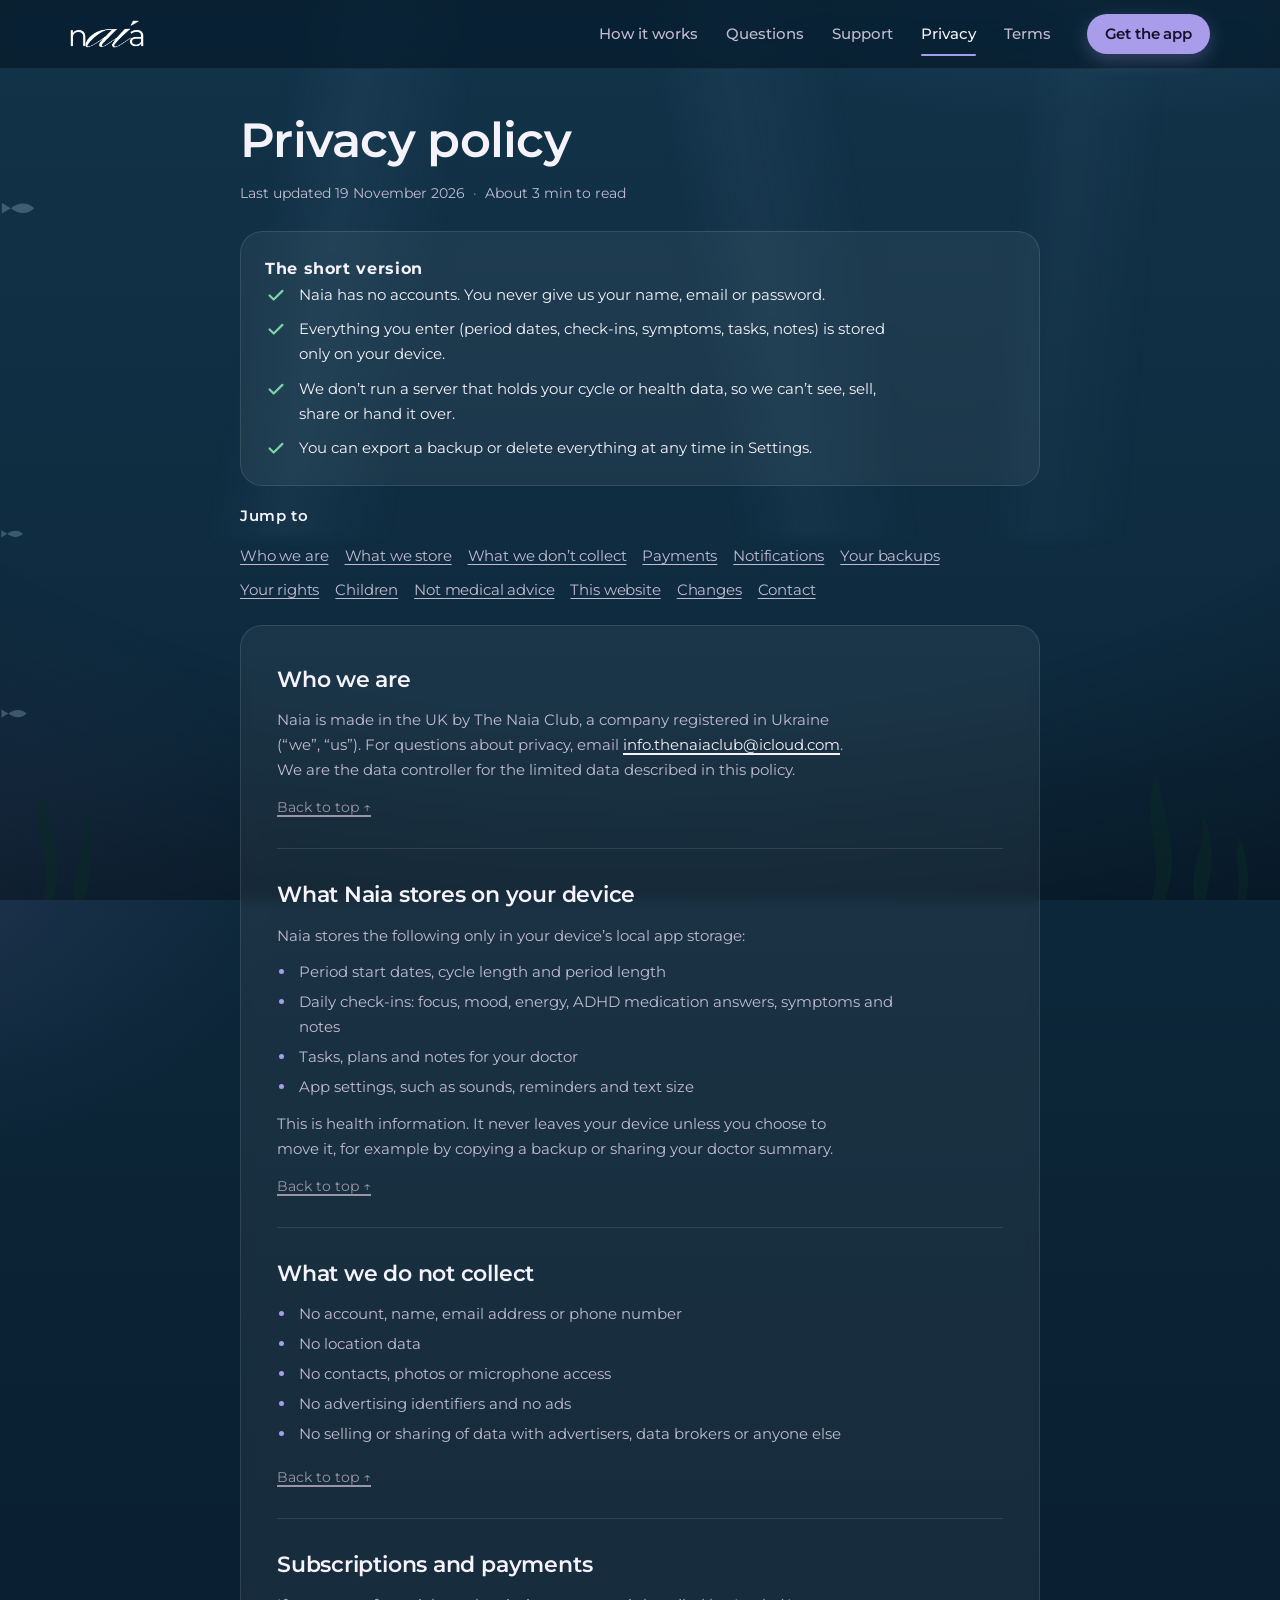
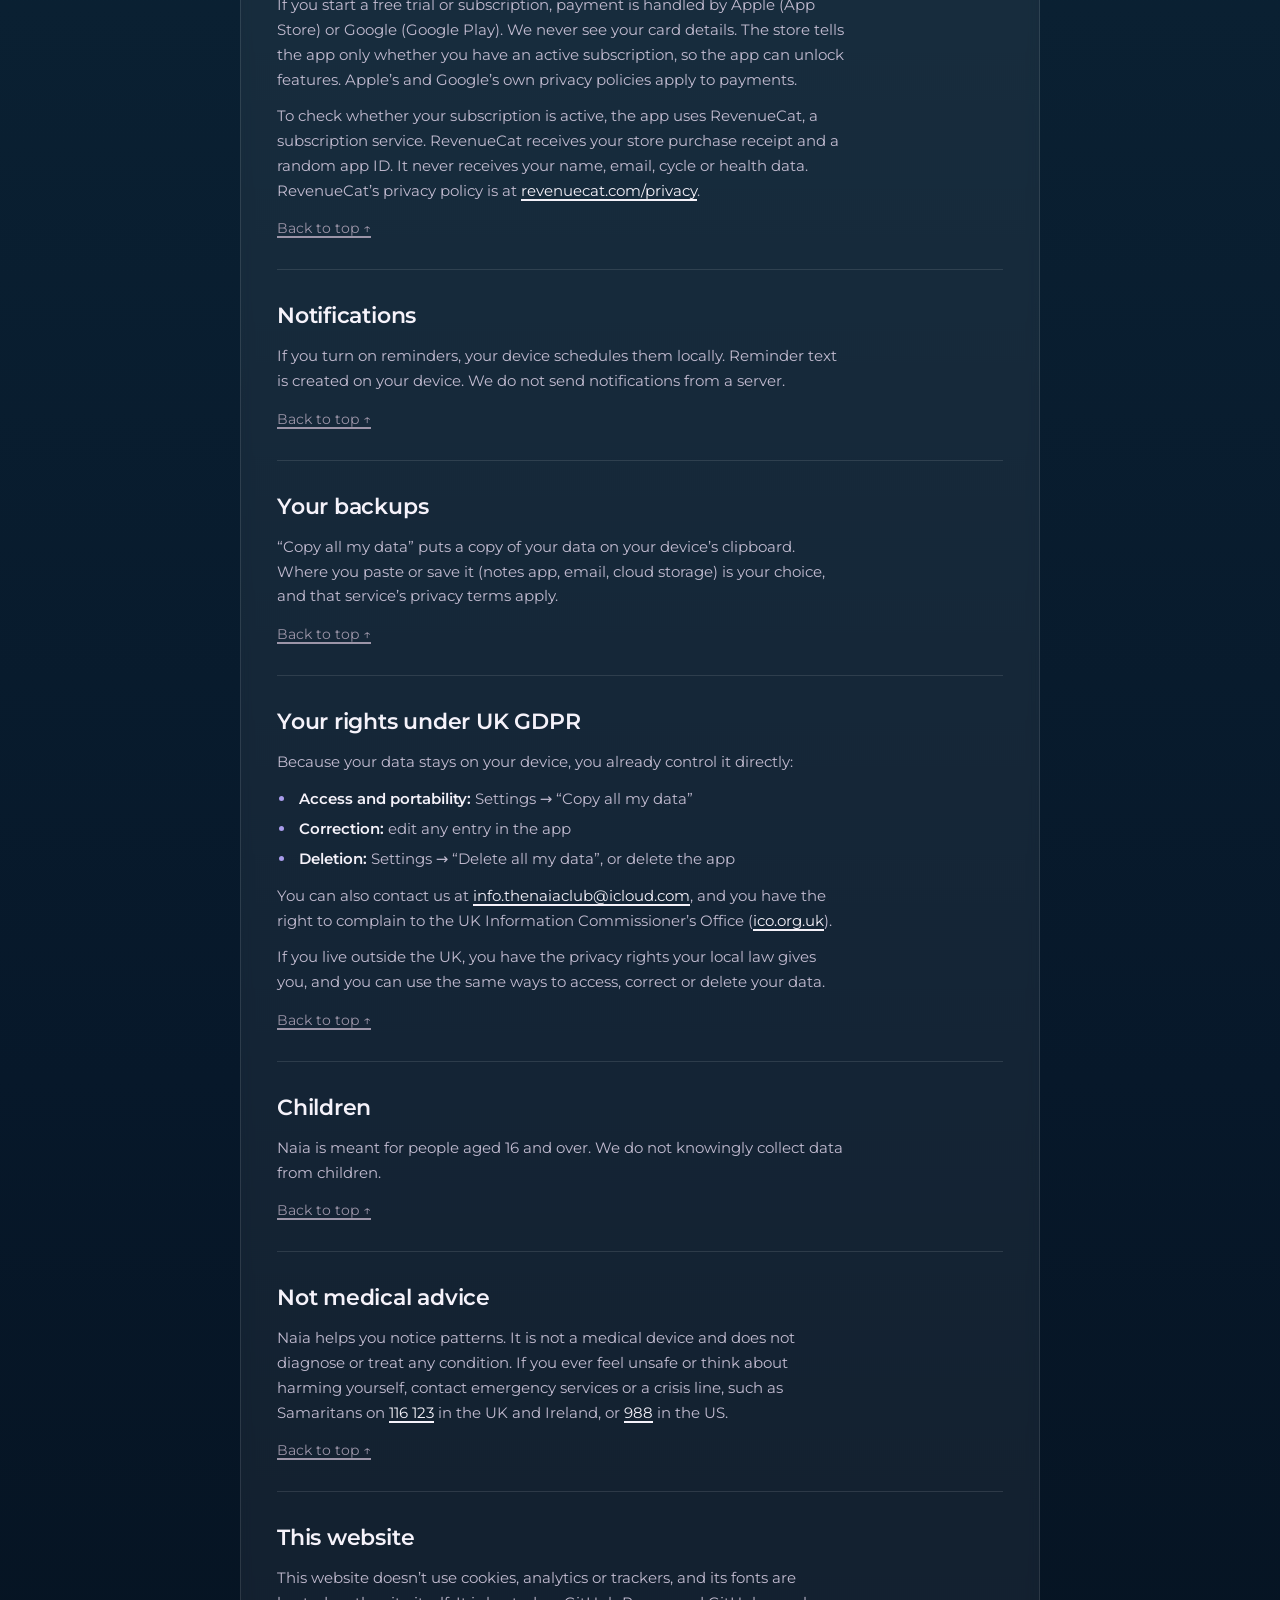
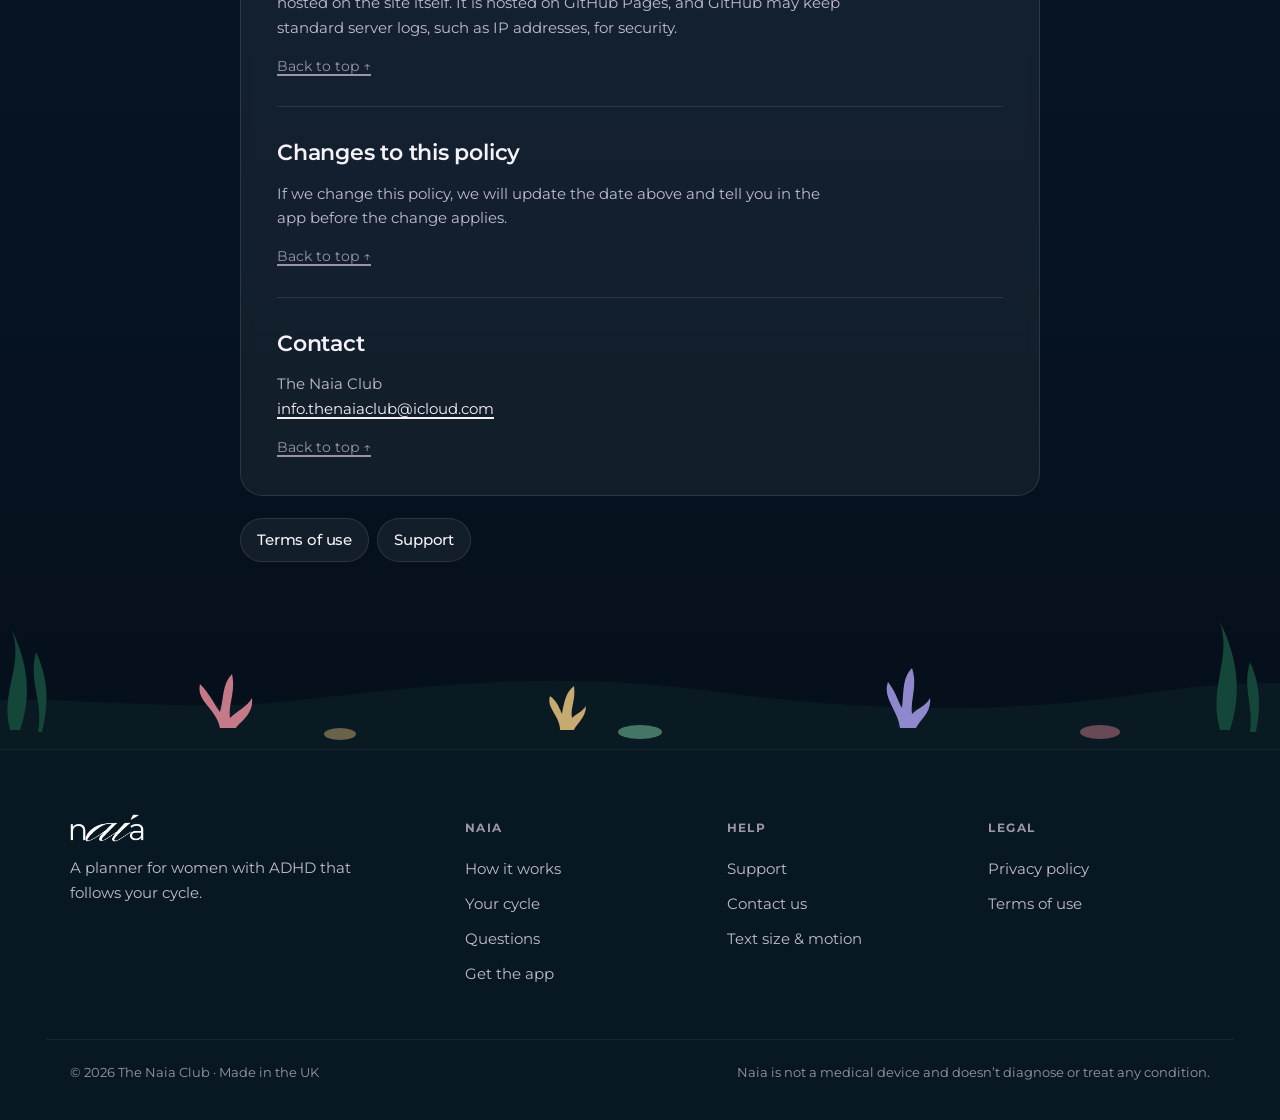
==== privacy/index.html @ ec64bd45 "Naia website Co-Authored-By: Claude Opus 5.5 <noreply@anthropic.com> Claude-Session: https://claude." ====
<!doctype html>
<html lang="en-GB" class="still">
<head>
<meta charset="utf-8">
<meta name="viewport" content="width=device-width,initial-scale=1,viewport-fit=cover">
<meta name="apple-mobile-web-app-title" content="Naia">
<meta name="format-detection" content="telephone=no">
<title>Privacy policy · Naia</title>
<meta name="description" content="How Naia handles your data. There are no accounts, and everything stays on your device.">
<meta name="theme-color" content="#0A1F30">
<link rel="icon" href="../favicon.svg" type="image/svg+xml">
<link rel="apple-touch-icon" href="../apple-touch-icon.png">
<meta property="og:type" content="website">
<meta property="og:site_name" content="Naia">
<meta property="og:title" content="Privacy policy · Naia">
<meta property="og:description" content="How Naia handles your data. There are no accounts, and everything stays on your device.">
<meta property="og:image" content="https://thenaiaclub.github.io/og.png">
<meta property="og:url" content="https://thenaiaclub.github.io/privacy/">
<meta name="twitter:card" content="summary_large_image">
<link rel="preload" href="../fonts/montserrat.woff2" as="font" type="font/woff2" crossorigin>
<link rel="stylesheet" href="../fonts/fonts.css">
<link rel="stylesheet" href="../style.css">
<script src="../site.js"></script>
</head>
<body>
<a class="skip" href="#main">Skip to content</a>
<div class="sea" aria-hidden="true"><div class="rays"></div>
<svg class="weed" viewBox="0 0 1200 160" preserveAspectRatio="none"><g fill="#0B2A26"><path d="M40 160c10-40-14-70 0-110 6 40 22 70 10 110z"/><path d="M70 160c-6-30 18-60 6-100 16 34 10 70 4 100z"/><path d="M1080 160c12-46-12-80 4-130 8 50 24 84 8 130z"/><path d="M1120 160c-8-34 16-56 4-92 18 30 12 64 6 92z"/><path d="M1160 160c6-24-6-40 2-64 8 26 10 44 6 64z"/></g></svg>
</div>
<header class="site"><div class="wrap nav2">
  <a class="brand" href="../index.html" aria-label="Naia home"><img class="logo" src="../logo.png" width="510" height="193" alt=""></a>
  <nav class="main" aria-label="Main"><a href="../index.html#features">How it works</a><a href="../index.html#faq">Questions</a><a href="../support/index.html">Support</a><a href="../privacy/index.html" aria-current="page">Privacy</a><a href="../terms/index.html">Terms</a></nav>
  <a class="btn navbtn" href="../index.html#download">Get the app</a>
  <button class="menubtn" id="menuBtn" type="button" aria-expanded="false" aria-controls="mnav" aria-label="Menu"><svg viewBox="0 0 24 24" fill="none" stroke="currentColor" stroke-width="2" stroke-linecap="round" aria-hidden="true"><path d="M4 7h16M4 12h16M4 17h16"/></svg></button>
</div>
<div class="mnav" id="mnav" hidden><div class="wrap"><a href="../index.html#features">How it works</a><a href="../index.html#faq">Questions</a><a href="../support/index.html">Support</a><a href="../privacy/index.html" aria-current="page">Privacy</a><a href="../terms/index.html">Terms</a><button type="button" class="opensettings">Text size &amp; motion</button></div></div>
</header>
<main id="main">
<section class="page" id="top"><div class="wrap">
<h1>Privacy policy</h1>
<div class="meta"><span>Last updated 19 November 2026</span><span>About 3 min to read</span></div>
<div class="card inshort"><p class="label">The short version</p><ul><li><svg viewBox="0 0 24 24" fill="none" stroke="currentColor" stroke-width="2.4" stroke-linecap="round" stroke-linejoin="round" aria-hidden="true"><path d="M5 12.5l4.5 4.5L19 7.5"/></svg><span>Naia has no accounts. You never give us your name, email or password.</span></li><li><svg viewBox="0 0 24 24" fill="none" stroke="currentColor" stroke-width="2.4" stroke-linecap="round" stroke-linejoin="round" aria-hidden="true"><path d="M5 12.5l4.5 4.5L19 7.5"/></svg><span>Everything you enter (period dates, check-ins, symptoms, tasks, notes) is stored only on your device.</span></li><li><svg viewBox="0 0 24 24" fill="none" stroke="currentColor" stroke-width="2.4" stroke-linecap="round" stroke-linejoin="round" aria-hidden="true"><path d="M5 12.5l4.5 4.5L19 7.5"/></svg><span>We don’t run a server that holds your cycle or health data, so we can’t see, sell, share or hand it over.</span></li><li><svg viewBox="0 0 24 24" fill="none" stroke="currentColor" stroke-width="2.4" stroke-linecap="round" stroke-linejoin="round" aria-hidden="true"><path d="M5 12.5l4.5 4.5L19 7.5"/></svg><span>You can export a backup or delete everything at any time in Settings.</span></li></ul></div>
<div class="jump"><span class="label">Jump to</span><nav aria-label="On this page"><a class="pill" href="#who-we-are">Who we are</a><a class="pill" href="#what-naia-stores-on-your-device">What we store</a><a class="pill" href="#what-we-do-not-collect">What we don’t collect</a><a class="pill" href="#subscriptions-and-payments">Payments</a><a class="pill" href="#notifications">Notifications</a><a class="pill" href="#your-backups">Your backups</a><a class="pill" href="#your-rights-under-uk-gdpr">Your rights</a><a class="pill" href="#children">Children</a><a class="pill" href="#not-medical-advice">Not medical advice</a><a class="pill" href="#this-website">This website</a><a class="pill" href="#changes-to-this-policy">Changes</a><a class="pill" href="#contact">Contact</a></nav></div>
<div class="card doc">
<section id="who-we-are"><h2>Who we are</h2><p>Naia is made in the UK by The Naia Club, a company registered in Ukraine (“we”, “us”). For questions about privacy, email <a href="mailto:info.thenaiaclub@icloud.com">info.thenaiaclub@icloud.com</a>. We are the data controller for the limited data described in this policy.</p><a class="totop" href="#top">Back to top ↑</a></section>
<section id="what-naia-stores-on-your-device"><h2>What Naia stores on your device</h2><p>Naia stores the following only in your device’s local app storage:</p><ul><li>Period start dates, cycle length and period length</li><li>Daily check-ins: focus, mood, energy, ADHD medication answers, symptoms and notes</li><li>Tasks, plans and notes for your doctor</li><li>App settings, such as sounds, reminders and text size</li></ul><p>This is health information. It never leaves your device unless you choose to move it, for example by copying a backup or sharing your doctor summary.</p><a class="totop" href="#top">Back to top ↑</a></section>
<section id="what-we-do-not-collect"><h2>What we do not collect</h2><ul><li>No account, name, email address or phone number</li><li>No location data</li><li>No contacts, photos or microphone access</li><li>No advertising identifiers and no ads</li><li>No selling or sharing of data with advertisers, data brokers or anyone else</li></ul><a class="totop" href="#top">Back to top ↑</a></section>
<section id="subscriptions-and-payments"><h2>Subscriptions and payments</h2><p>If you start a free trial or subscription, payment is handled by Apple (App Store) or Google (Google Play). We never see your card details. The store tells the app only whether you have an active subscription, so the app can unlock features. Apple’s and Google’s own privacy policies apply to payments.</p><p>To check whether your subscription is active, the app uses RevenueCat, a subscription service. RevenueCat receives your store purchase receipt and a random app ID. It never receives your name, email, cycle or health data. RevenueCat’s privacy policy is at <a href="https://www.revenuecat.com/privacy" rel="noopener">revenuecat.com/privacy</a>.</p><a class="totop" href="#top">Back to top ↑</a></section>
<section id="notifications"><h2>Notifications</h2><p>If you turn on reminders, your device schedules them locally. Reminder text is created on your device. We do not send notifications from a server.</p><a class="totop" href="#top">Back to top ↑</a></section>
<section id="your-backups"><h2>Your backups</h2><p>“Copy all my data” puts a copy of your data on your device’s clipboard. Where you paste or save it (notes app, email, cloud storage) is your choice, and that service’s privacy terms apply.</p><a class="totop" href="#top">Back to top ↑</a></section>
<section id="your-rights-under-uk-gdpr"><h2>Your rights under UK GDPR</h2><p>Because your data stays on your device, you already control it directly:</p><ul><li><b>Access and portability:</b> Settings → “Copy all my data”</li><li><b>Correction:</b> edit any entry in the app</li><li><b>Deletion:</b> Settings → “Delete all my data”, or delete the app</li></ul><p>You can also contact us at <a href="mailto:info.thenaiaclub@icloud.com">info.thenaiaclub@icloud.com</a>, and you have the right to complain to the UK Information Commissioner’s Office (<a href="https://ico.org.uk" rel="noopener">ico.org.uk</a>).</p><p>If you live outside the UK, you have the privacy rights your local law gives you, and you can use the same ways to access, correct or delete your data.</p><a class="totop" href="#top">Back to top ↑</a></section>
<section id="children"><h2>Children</h2><p>Naia is meant for people aged 16 and over. We do not knowingly collect data from children.</p><a class="totop" href="#top">Back to top ↑</a></section>
<section id="not-medical-advice"><h2>Not medical advice</h2><p>Naia helps you notice patterns. It is not a medical device and does not diagnose or treat any condition. If you ever feel unsafe or think about harming yourself, contact emergency services or a crisis line, such as Samaritans on <a href="tel:116123">116 123</a> in the UK and Ireland, or <a href="tel:988">988</a> in the US.</p><a class="totop" href="#top">Back to top ↑</a></section>
<section id="this-website"><h2>This website</h2><p>This website doesn’t use cookies, analytics or trackers, and its fonts are hosted on the site itself. It is hosted on GitHub Pages, and GitHub may keep standard server logs, such as IP addresses, for security.</p><a class="totop" href="#top">Back to top ↑</a></section>
<section id="changes-to-this-policy"><h2>Changes to this policy</h2><p>If we change this policy, we will update the date above and tell you in the app before the change applies.</p><a class="totop" href="#top">Back to top ↑</a></section>
<section id="contact"><h2>Contact</h2><p>The Naia Club<br><a href="mailto:info.thenaiaclub@icloud.com">info.thenaiaclub@icloud.com</a></p><a class="totop" href="#top">Back to top ↑</a></section>
</div>
<div class="crossref"><a class="pill" href="../terms/index.html">Terms of use</a><a class="pill" href="../support/index.html">Support</a></div>
</div></section>
</main>
<svg class="seabed" viewBox="0 0 1440 140" preserveAspectRatio="xMidYMax slice" aria-hidden="true">
 <path d="M0 140V96c120-18 240 10 380-6s260-30 420-8 300 20 420 2 180-10 220-4v60z" fill="#0A1A22"/>
 <g fill="#14463A"><path d="M90 120c-10-40 14-62 2-100 16 34 20 66 8 100z"/><path d="M118 122c6-30-10-50-2-80 14 30 12 56 6 80z"/><path d="M1300 120c-12-44 12-70 0-108 18 36 22 72 10 108z"/><path d="M1330 122c4-26-8-44 0-70 12 26 10 50 6 70z"/></g>
 <g opacity=".85"><path d="M300 118c-4-20-24-26-20-44 10 10 14 20 20 28 4-14 2-28 12-38 4 18-4 30-2 44 8-8 16-10 22-20 2 16-12 24-16 30z" fill="#E88C9C"/>
 <path d="M980 118c-2-18-18-30-12-46 8 10 10 20 14 26 2-16 0-30 10-40 6 18-2 32 0 46 6-6 14-8 18-16 2 14-10 22-14 30z" fill="#A99CEB"/>
 <path d="M640 120c0-14-14-22-10-34 8 6 10 14 12 18 2-12 4-22 12-28 2 14-4 22-2 32 4-4 10-6 14-12 0 12-10 18-12 24z" fill="#E9C47E"/>
 <ellipse cx="720" cy="122" rx="22" ry="7" fill="#7DD3A8" opacity=".6"/><ellipse cx="420" cy="124" rx="16" ry="6" fill="#E9C47E" opacity=".5"/><ellipse cx="1180" cy="122" rx="20" ry="7" fill="#E88C9C" opacity=".5"/></g>
</svg>
<footer class="site"><div class="wrap fgrid">
  <div class="fbrand"><img class="logo" src="../logo.png" width="510" height="193" alt="Naia"><p>A planner for women with ADHD that follows your cycle.</p></div>
  <div class="fcol"><h3>Naia</h3><a href="../index.html#features">How it works</a><a href="../index.html#cycle">Your cycle</a><a href="../index.html#faq">Questions</a><a href="../index.html#download">Get the app</a></div>
  <div class="fcol"><h3>Help</h3><a href="../support/index.html">Support</a><a href="mailto:info.thenaiaclub@icloud.com">Contact us</a><button type="button" id="settingsBtn" aria-expanded="false" aria-controls="settings">Text size &amp; motion</button></div>
  <div class="fcol"><h3>Legal</h3><a href="../privacy/index.html">Privacy policy</a><a href="../terms/index.html">Terms of use</a></div>
</div>
<div class="wrap fbottom"><span>© 2026 The Naia Club · Made in the UK</span><span>Naia is not a medical device and doesn’t diagnose or treat any condition.</span></div>
<div class="panel sheet" id="settings" hidden role="dialog" aria-label="Text size and motion">
  <div class="row"><h2>Text size</h2><div class="seg" role="group"><button type="button" data-set="size" data-val="normal" aria-pressed="false">Normal</button><button type="button" data-set="size" data-val="large" aria-pressed="false">Large</button><button type="button" data-set="size" data-val="larger" aria-pressed="false">Larger</button></div></div>
  <div class="row"><h2>Background</h2><div class="seg" role="group"><button type="button" data-set="motion" data-val="moving" aria-pressed="false">Moving</button><button type="button" data-set="motion" data-val="still" aria-pressed="false">Still</button><button type="button" data-set="motion" data-val="off" aria-pressed="false">Off</button></div></div>
</div>
</footer>
</body>
</html>
---- fonts/fonts.css ----
@font-face {
  font-family: 'Montserrat';
  font-style: italic;
  font-weight: 400 600;
  font-display: swap;
  src: url(montserrat-italic.woff2) format('woff2');
}
@font-face {
  font-family: 'Montserrat';
  font-style: normal;
  font-weight: 300 700;
  font-display: swap;
  src: url(montserrat.woff2) format('woff2');
}
/* Burgues Script (commercial font, needs a web licence).
   Put the licensed webfont at fonts/burgues-script.woff2 and it is used automatically.
   Until then the script words fall back to Montserrat italic. */
@font-face {
  font-family: 'Burgues Script';
  font-style: italic;
  font-weight: 400;
  font-display: swap;
  src: url(burgues-script.woff2) format('woff2');
}
---- style.css ----
/* Naia website. Visual language copied from the app: deep ocean, glass cards,
   lavender pills, small uppercase labels, Montserrat + Burgues Script. */
:root{
  --sea1:#0F2A3D; --sea2:#0A1F30; --sea3:#06141F; --sea4:#040D16;
  --glass:rgba(255,255,255,.055); --glass2:rgba(255,255,255,.09); --line:rgba(255,255,255,.11);
  --ink:#F5F2FA; --muted:#C2BBD0; --dim:#9C95A8;
  --men:#E88C9C; --fol:#7DD3A8; --ovu:#E9C47E; --lut:#A99CEB;
  --onlav:#17122B;
  --sans:"Montserrat",system-ui,-apple-system,"Segoe UI",sans-serif;
  --script:"Burgues Script","Montserrat",system-ui,sans-serif;
  --r:22px;
  color-scheme:dark;
}
html{font-size:100%;background:var(--sea4)}
html[data-size="large"]{font-size:112.5%}
html[data-size="larger"]{font-size:125%}
*{box-sizing:border-box}
body{margin:0;min-height:100vh;color:var(--ink);font-family:var(--sans);font-size:1.0625rem;line-height:1.55;-webkit-font-smoothing:antialiased;
  background:linear-gradient(180deg,var(--sea1) 0%,var(--sea2) 30%,var(--sea3) 70%,var(--sea4) 100%)}
a{color:var(--ink);text-underline-offset:3px}
a:hover{color:var(--lut)}
:focus-visible{outline:3px solid var(--lut);outline-offset:3px;border-radius:10px}
h1,h2,h3,p{margin:0}
.script{font-family:var(--script);font-style:italic;font-weight:400;letter-spacing:0;color:var(--lut)}
.label{font-size:.75rem;font-weight:700;letter-spacing:.12em;text-transform:uppercase;color:var(--lut)}
.muted{color:var(--muted)}
.note{font-size:.875rem;color:var(--dim)}
.skip{position:absolute;left:-999px;top:8px}.skip:focus{left:16px;z-index:50;background:var(--ink);color:var(--onlav);padding:8px 14px;border-radius:999px}
.wrap{position:relative;max-width:1080px;margin:0 auto;padding:0 20px}

/* ---------- sea (background life) ---------- */
.sea{position:fixed;inset:0;z-index:0;pointer-events:none;overflow:hidden}
.sea .rays{position:absolute;inset:-10% -20% 40%;background:
  linear-gradient(100deg,transparent 30%,rgba(140,200,230,.06) 34%,transparent 40%),
  linear-gradient(80deg,transparent 52%,rgba(140,200,230,.05) 56%,transparent 62%),
  linear-gradient(95deg,transparent 70%,rgba(140,200,230,.04) 73%,transparent 78%);filter:blur(6px)}
.sea .bubble{position:absolute;bottom:-20px;border-radius:50%;border:1px solid rgba(220,235,255,.35);background:radial-gradient(circle at 30% 30%,rgba(255,255,255,.35),rgba(255,255,255,0) 60%)}
.sea .fish{position:absolute;opacity:.35;color:#8FB3C7}
.sea .weed{position:absolute;bottom:0;width:100%;height:160px;opacity:.5}
html.moving .sea .bubble{animation:rise var(--t,18s) linear var(--d,0s) infinite}
html.moving .sea .fish{animation:swim var(--t,60s) linear var(--d,0s) infinite}
html.still .sea .bubble{bottom:auto;top:var(--y,60%)}
html.still .sea .fish{left:var(--x,20%)}
@keyframes rise{from{transform:translateY(0)}to{transform:translateY(-110vh)}}
@keyframes swim{from{transform:translateX(-10vw)}to{transform:translateX(115vw)}}
html.nosea .sea .bubble,html.nosea .sea .fish{display:none}

/* ---------- header ---------- */
header.site{position:sticky;top:0;z-index:20;background:linear-gradient(180deg,rgba(10,31,48,.92),rgba(10,31,48,.7));backdrop-filter:blur(14px);-webkit-backdrop-filter:blur(14px);border-bottom:1px solid var(--line)}
header.site .wrap{display:flex;align-items:center;gap:12px;min-height:68px;flex-wrap:wrap;padding-top:8px;padding-bottom:8px}
.brand{display:block;text-decoration:none;margin-right:auto;padding:4px 0}
.logo{display:block;height:30px;width:auto;filter:invert(1)}
nav.main{display:flex;gap:6px;flex-wrap:wrap}
.pill{display:inline-flex;align-items:center;gap:8px;min-height:44px;padding:0 16px;border-radius:999px;border:1px solid var(--line);background:var(--glass);color:var(--ink);text-decoration:none;font:inherit;font-size:.9375rem;font-weight:500;cursor:pointer}
.pill:hover{background:var(--glass2);color:var(--ink)}
.pill[aria-current="page"]{background:var(--lut);border-color:var(--lut);color:var(--onlav)}
.tools{display:flex;gap:6px}
.tools .pill{padding:0 14px}
.tools svg{width:18px;height:18px}
.panel{position:absolute;right:20px;top:calc(100% + 8px);width:min(320px,calc(100vw - 32px));padding:18px;border-radius:var(--r);background:rgba(16,36,52,.97);border:1px solid var(--line);box-shadow:0 20px 50px rgba(0,0,0,.45)}
.panel h2{font-size:1rem;font-weight:600;margin:0 0 8px}
.panel .row+.row{margin-top:16px}
.seg{display:flex;gap:4px;padding:4px;border-radius:999px;background:rgba(0,0,0,.25);border:1px solid var(--line)}
.seg button{flex:1;min-height:40px;border:0;border-radius:999px;background:transparent;color:var(--muted);font:inherit;font-size:.9375rem;cursor:pointer}
.seg button[aria-pressed="true"]{background:var(--lut);color:var(--onlav);font-weight:600}

main{position:relative;z-index:1}

/* ---------- buttons ---------- */
.btn{display:inline-flex;align-items:center;justify-content:center;gap:10px;min-height:56px;padding:0 26px;border-radius:999px;background:var(--lut);color:var(--onlav);font-weight:600;font-size:1.0625rem;text-decoration:none;border:0;box-shadow:0 8px 30px rgba(169,156,235,.35)}
.btn:hover{background:#BCB1F2;color:var(--onlav)}
.stores{display:flex;flex-wrap:wrap;gap:12px}
.store{display:inline-flex;align-items:center;gap:12px;min-height:58px;min-width:190px;padding:8px 20px;border-radius:18px;background:var(--glass);border:1px solid var(--line);color:var(--ink);line-height:1.15;text-decoration:none}
a.store:hover{background:var(--glass2);color:var(--ink)}
.store svg{width:26px;height:26px;flex:none}
.store small{display:block;font-size:.6875rem;color:var(--muted);letter-spacing:.02em}
.store b{font-size:1.125rem;font-weight:600}
.soon{margin-top:12px}

/* ---------- glass cards ---------- */
.card{background:var(--glass);border:1px solid var(--line);border-radius:var(--r);padding:24px;backdrop-filter:blur(6px);-webkit-backdrop-filter:blur(6px)}
.card.top{border-top:3px solid var(--c,var(--lut))}

/* ---------- home ---------- */
.hero{padding:56px 0 40px}
.hero .wrap{display:grid;grid-template-columns:1.1fr .9fr;gap:40px;align-items:center}
.hero h1{font-size:clamp(2.4rem,6vw,4rem);font-weight:600;line-height:1.08;letter-spacing:-.02em;margin:14px 0 18px;text-wrap:balance}
.hero .lead{font-size:1.25rem;color:var(--muted);max-width:30em;margin-bottom:28px}
.phone{display:block;width:min(300px,72vw);height:auto;margin:0 auto;filter:drop-shadow(0 30px 60px rgba(0,0,0,.55)) drop-shadow(0 0 40px rgba(169,156,235,.12))}
.phasebar{display:flex;gap:5px;margin:0 0 10px;max-width:420px}
.phasebar i{height:6px;border-radius:6px;background:var(--c);flex:var(--f)}
.legend{display:flex;flex-wrap:wrap;gap:6px 16px;font-size:.875rem;color:var(--muted);margin-bottom:28px}
.legend span::before{content:"";display:inline-block;width:9px;height:9px;border-radius:50%;background:var(--c);margin-right:7px;vertical-align:1px}

section.band{padding:48px 0}
.band h2,.page h1{font-size:clamp(1.75rem,4vw,2.5rem);font-weight:600;letter-spacing:-.015em;line-height:1.15;text-wrap:balance}
.band .intro{color:var(--muted);margin-top:10px;max-width:34em}

.steps{list-style:none;margin:36px 0 0;padding:0;display:grid;gap:28px}
.step{display:grid;grid-template-columns:1fr 300px;gap:36px;align-items:center}
.step:nth-child(even){grid-template-columns:300px 1fr}
.step:nth-child(even) .stext{order:2}
.stext{display:grid;grid-template-columns:56px 1fr;gap:18px;align-items:start}
.num{width:48px;height:48px;border-radius:50%;display:grid;place-items:center;font-weight:600;font-size:1.25rem;border:2px solid var(--c);box-shadow:0 0 0 6px rgba(255,255,255,.04),0 0 22px color-mix(in srgb,var(--c) 45%,transparent);background:rgba(8,20,32,.7)}
.stext h3{font-size:clamp(1.4rem,3vw,1.9rem);font-weight:600;line-height:1.2;margin:6px 0 10px}
.stext p{color:var(--muted);font-size:1.125rem;max-width:26em}
.stext .tag{display:inline-block;margin-top:14px;font-size:.875rem;padding:6px 12px;border-radius:999px;background:var(--glass);border:1px solid var(--line);color:var(--ink)}
.step .phone{width:100%;max-width:280px}

.private{display:grid;grid-template-columns:auto 1fr;gap:24px;align-items:center;padding:32px;border-top:3px solid var(--fol)}
.private .shield{width:64px;height:64px;color:var(--fol)}
.private h2 .script{color:var(--fol)}
.private p{color:var(--muted);margin-top:10px;max-width:40em}
.chips{list-style:none;padding:0;margin:18px 0 0;display:flex;flex-wrap:wrap;gap:8px}
.chips li{display:inline-flex;align-items:center;gap:7px;font-size:.9375rem;padding:7px 14px;border-radius:999px;background:var(--glass);border:1px solid var(--line)}
.chips li svg{width:16px;height:16px;color:var(--fol)}

.extras{display:grid;grid-template-columns:repeat(4,1fr);gap:14px;margin-top:28px}
.extra h3{font-size:1.0625rem;font-weight:600;margin:14px 0 6px}
.extra p{color:var(--muted);font-size:.9375rem}
.extra .ico{width:42px;height:42px;border-radius:50%;display:grid;place-items:center;background:color-mix(in srgb,var(--c) 18%,transparent);color:var(--c)}
.extra .ico svg{width:22px;height:22px}

.cta{text-align:center;padding:40px 24px}
.cta .stores{justify-content:center;margin-top:24px}
.cta p{color:var(--muted);margin-top:10px}

/* ---------- inner pages ---------- */
.page{padding:44px 0 24px}
.page .wrap{max-width:780px}
.page h1{font-size:clamp(2.1rem,5vw,3rem)}
.meta{display:flex;flex-wrap:wrap;gap:8px;margin:14px 0 26px}
.meta span{font-size:.875rem;color:var(--muted);padding:6px 12px;border-radius:999px;background:var(--glass);border:1px solid var(--line)}
.inshort{border-top:3px solid var(--fol);margin-bottom:18px}
.inshort h2{font-size:1.25rem;font-weight:600;margin:6px 0 12px}
.inshort ul{margin:0;padding:0;list-style:none;display:grid;gap:10px}
.inshort li{display:grid;grid-template-columns:24px 1fr;gap:10px;font-size:1.0625rem}
.inshort li svg{width:22px;height:22px;color:var(--fol);margin-top:1px}
.jump{margin:0 0 18px}
.jump .label{display:block;margin-bottom:10px;color:var(--dim)}
.jump nav{display:flex;flex-wrap:wrap;gap:8px}
.jump a{font-size:.875rem;min-height:40px;padding:0 14px}
.doc{padding:clamp(20px,4vw,36px)}
.doc section{scroll-margin-top:96px}
.doc section+section{margin-top:28px;padding-top:28px;border-top:1px solid var(--line)}
.doc h2{font-size:1.375rem;font-weight:600;margin-bottom:10px}
.doc p{color:var(--muted);max-width:38em}
.doc p+p,.doc p+ul,.doc ul+p{margin-top:12px}
.doc ul{margin:0;padding-left:1.25em;color:var(--muted)}
.doc li{margin:.35em 0;padding-left:.2em}
.doc li::marker{color:var(--lut)}
.doc b{color:var(--ink);font-weight:600}
.fill{background:rgba(233,196,126,.16);color:var(--ovu);border-radius:6px;padding:0 5px}
.crossref{display:flex;flex-wrap:wrap;gap:8px;margin-top:22px}

/* support */
.groups{display:grid;gap:18px}
.group h2{font-size:1.125rem;font-weight:600;display:flex;align-items:center;gap:10px;margin-bottom:6px}
.group h2::before{content:"";width:10px;height:10px;border-radius:50%;background:var(--c)}
details{border-top:1px solid var(--line)}
details:first-of-type{border-top:0}
summary{cursor:pointer;list-style:none;min-height:56px;padding:14px 44px 14px 0;font-weight:500;font-size:1.0625rem;position:relative;display:flex;align-items:center}
summary::-webkit-details-marker{display:none}
summary::after{content:"+";position:absolute;right:4px;top:50%;transform:translateY(-50%);width:30px;height:30px;border-radius:50%;display:grid;place-items:center;background:var(--glass2);color:var(--lut);font-size:1.25rem;line-height:1}
details[open] summary::after{content:"−"}
details .a{padding:0 0 18px;color:var(--muted)}
details .a p+p,details .a p+ol,details .a ol+p{margin-top:10px}
details .a ol{margin:0;padding-left:1.3em}
details .a li{margin:.3em 0}
details .a b{color:var(--ink);font-weight:600}
.contact{display:grid;grid-template-columns:1fr auto;gap:18px;align-items:center;margin-top:18px;border-top:3px solid var(--lut)}
.contact .mail{font-size:clamp(1.05rem,3vw,1.35rem);font-weight:500;word-break:break-all;margin:6px 0}
.sos{margin-top:18px}

footer.site{position:relative;z-index:1;border-top:1px solid var(--line);margin-top:48px;padding:28px 0 44px;background:rgba(4,13,22,.6)}
footer.site .wrap{display:flex;justify-content:space-between;align-items:center;gap:16px;flex-wrap:wrap}
footer.site nav{display:flex;gap:6px 18px;flex-wrap:wrap}
footer.site nav a{color:var(--muted);text-decoration:none;font-size:.9375rem;padding:6px 0}
footer.site nav a:hover{color:var(--ink)}
footer .logo{height:22px;margin-bottom:6px}

@media (max-width:860px){
  .hero .wrap{grid-template-columns:1fr}
  .hero .phone{width:min(250px,64vw)}
  .step,.step:nth-child(even){grid-template-columns:1fr;gap:20px}
  .step:nth-child(even) .stext{order:0}
  .step .phone{max-width:240px}
  .extras{grid-template-columns:1fr 1fr}
  .private{grid-template-columns:1fr;padding:24px}
  .contact{grid-template-columns:1fr}
}
@media (max-width:560px){
  .wrap{padding:0 16px}
  header.site{position:relative}
  header.site .wrap{gap:8px}
  nav.main{order:3;width:100%;flex-wrap:nowrap;overflow-x:auto;padding-bottom:2px}
  nav.main .pill{flex:none}
  .hero{padding-top:28px}
  .extras{grid-template-columns:1fr}
  .store{flex:1 1 100%}
  .stext{grid-template-columns:1fr;gap:10px}
  .panel{right:16px}
}

/* ---------- easier reading ---------- */
body{line-height:1.65}
p,li{max-width:62ch}
b,strong{color:var(--ink);font-weight:600}
main a:not(.pill):not(.btn):not(.store){text-decoration:underline;text-decoration-thickness:1.5px;text-underline-offset:3px}
.facts{list-style:none;margin:0 0 28px;padding:0;display:grid;gap:10px;font-size:1.25rem;color:var(--muted)}
.facts li{position:relative;padding-left:26px}
.facts li::before{content:"";position:absolute;left:2px;top:.62em;width:10px;height:10px;border-radius:50%;background:var(--lut)}
.facts li:nth-child(2)::before{background:var(--fol)}
.facts li:nth-child(3)::before{background:var(--ovu)}
.facts.center{justify-items:center;margin:14px 0 0;font-size:1.0625rem}
.totop{display:inline-block;margin-top:14px;font-size:.875rem;color:var(--dim)}
.finder{margin-bottom:18px}
.finder .label{display:block;margin-bottom:10px}
.finder input{width:100%;min-height:52px;padding:0 18px;border-radius:999px;border:1px solid var(--line);background:rgba(0,0,0,.25);color:var(--ink);font:inherit;font-size:1.0625rem}
.finder input::placeholder{color:var(--dim)}
.finder input:focus{outline:3px solid var(--lut);outline-offset:2px}
.finder .note{margin-top:10px}
.group[hidden],details[hidden]{display:none}
.cta p,.cta .facts li{margin-left:auto;margin-right:auto}

/* ---------- iPhone + computer fit ---------- */
html{-webkit-text-size-adjust:100%;text-size-adjust:100%}
body{-webkit-tap-highlight-color:transparent}
.wrap{padding-left:max(20px,env(safe-area-inset-left));padding-right:max(20px,env(safe-area-inset-right))}
footer.site{padding-bottom:max(44px,calc(env(safe-area-inset-bottom) + 24px))}
.brand{min-height:44px;display:flex;align-items:center}
/* hover only where a mouse exists, so taps on iPhone don't leave buttons "stuck" */
@media (hover:none){
  .pill:hover{background:var(--glass)}
  .pill[aria-current="page"]:hover{background:var(--lut)}
  .btn:hover{background:var(--lut)}
  a:hover{color:inherit}
}
.pill:active,.btn:active,.store:active{transform:scale(.98)}
/* phone pictures never taller than the screen */
.hero .phone{max-height:calc(100vh - 150px);max-height:calc(100svh - 150px);width:auto;max-width:min(300px,72vw)}
.step .phone{width:auto;max-width:260px;max-height:80vh;max-height:80svh}
@media (min-width:861px){
  .hero{padding:40px 0 32px;min-height:calc(100svh - 69px);display:flex;align-items:center}
  .hero .wrap{width:100%}
}
@media (max-width:860px){
  .hero .phone{max-width:min(250px,64vw)}
  .step .phone{max-width:230px}
}
@media (max-width:560px){
  nav.main{display:grid;grid-template-columns:repeat(4,1fr);gap:6px;overflow:visible}
  nav.main .pill{justify-content:center;padding:0 6px;font-size:.875rem}
  .wrap{padding-left:max(16px,env(safe-area-inset-left));padding-right:max(16px,env(safe-area-inset-right))}
  .hero h1{font-size:clamp(2rem,9vw,2.6rem)}
  .facts{font-size:1.125rem}
}
@media (max-width:360px){
  .tools .pill span{display:none}
  .tools .pill{width:44px;padding:0;justify-content:center}
}
/* landscape phones */
@media (max-height:500px) and (orientation:landscape){
  .hero .phone{max-height:80vh}
  header.site{position:relative}
}

/* ================= MORE EXCITING (still calm) ================= */
/* deeper, richer sea */
body{background:
  radial-gradient(900px 520px at 85% -5%,rgba(90,170,210,.22),transparent 65%),
  radial-gradient(700px 500px at -10% 20%,rgba(169,156,235,.12),transparent 60%),
  linear-gradient(180deg,#123349 0%,#0B2335 28%,#07182A 62%,#040D16 100%)}
.sea::after{content:"";position:absolute;inset:0;background:#02070D;opacity:calc(var(--deep,0) * .45);transition:opacity .3s}
html.moving .sea .rays{animation:sway 14s ease-in-out infinite alternate}
@keyframes sway{from{transform:translateX(-3%) skewX(-2deg)}to{transform:translateX(3%) skewX(2deg)}}

/* jellyfish */
.sea .jelly{position:absolute;width:var(--s,46px);color:var(--c);filter:drop-shadow(0 0 14px var(--c));opacity:.55}
html.moving .sea .jelly{animation:bob var(--t,9s) ease-in-out var(--d,0s) infinite alternate}
@keyframes bob{from{transform:translateY(0) rotate(-3deg)}to{transform:translateY(-38px) rotate(3deg)}}

/* scroll progress, in phase colours */
.progress{position:absolute;left:0;right:0;bottom:-1px;height:3px;background:transparent}
.progress i{display:block;height:100%;width:100%;transform-origin:left;transform:scaleX(var(--p,0));background:linear-gradient(90deg,var(--men),var(--fol),var(--ovu),var(--lut))}

/* depth gauge, like the app's dive */
.depth{position:fixed;z-index:15;right:max(18px,env(safe-area-inset-right));top:50%;transform:translateY(-50%);display:none;flex-direction:column;align-items:center;gap:6px;pointer-events:none}
.depth .label{font-size:.625rem;color:var(--dim)}
.depth b{font-size:.875rem;font-weight:600;font-variant-numeric:tabular-nums;color:var(--ink)}
.depth i{position:relative;display:block;width:2px;height:160px;border-radius:2px;background:linear-gradient(180deg,rgba(255,255,255,.3),rgba(255,255,255,.06))}
.depth em{position:absolute;left:50%;top:calc(var(--p,0) * 100%);width:12px;height:12px;margin:-6px 0 0 -6px;border-radius:50%;background:var(--lut);box-shadow:0 0 12px var(--lut)}
@media (min-width:1240px){.depth{display:flex}}

/* gradient word */
.rainbow{background:linear-gradient(90deg,var(--men),var(--ovu) 35%,var(--fol) 65%,var(--lut));-webkit-background-clip:text;background-clip:text;color:transparent;padding-right:.08em}

/* hero: fanned phones, phase ring, glowing orbs */
.fan{position:relative;display:grid;place-items:center;min-height:520px}
.fan .phone{position:relative;z-index:3}
.fan .side{position:absolute;z-index:2;max-height:calc(100svh - 230px);max-width:220px;opacity:.75;filter:drop-shadow(0 20px 40px rgba(0,0,0,.5)) saturate(.9)}
.fan .side.l{transform:translateX(-52%) rotate(-9deg)}
.fan .side.r{transform:translateX(52%) rotate(9deg)}
.fan .ring{position:absolute;z-index:1;width:118%;max-width:540px;aspect-ratio:1;opacity:.9;filter:drop-shadow(0 0 10px rgba(169,156,235,.45))}
html.moving .fan .ring{animation:spin 80s linear infinite}
@keyframes spin{to{transform:rotate(360deg)}}
.orb{position:absolute;z-index:0;width:220px;height:220px;border-radius:50%;background:radial-gradient(circle,var(--c),transparent 70%);opacity:.35;filter:blur(20px)}
html.moving .orb{animation:pulse 7s ease-in-out infinite alternate}
@keyframes pulse{to{transform:scale(1.15);opacity:.5}}
@media (max-width:860px){
  .fan{min-height:0;padding:30px 0}
  .fan .side{max-width:150px}
  .fan .side.l{transform:translateX(-62%) rotate(-9deg)}
  .fan .side.r{transform:translateX(62%) rotate(9deg)}
  .fan .ring{width:100%;max-width:420px}
}
@media (max-width:420px){.fan .side{max-width:120px;opacity:.6}}

/* steps: coloured glow behind each phone */
.step{position:relative}
.step::before{content:"";position:absolute;z-index:-1;width:360px;height:360px;border-radius:50%;background:radial-gradient(circle,var(--c,var(--lut)),transparent 70%);opacity:.2;filter:blur(30px);right:-40px;top:50%;transform:translateY(-50%)}
.step:nth-child(1){--c:var(--men)}.step:nth-child(2){--c:var(--fol)}.step:nth-child(3){--c:var(--ovu)}
.step:nth-child(even)::before{right:auto;left:-40px}
.stext h3 .script{color:var(--c)}
.stext .tag{border-color:color-mix(in srgb,var(--c) 50%,transparent);color:var(--c);background:color-mix(in srgb,var(--c) 10%,transparent)}
@media (max-width:860px){.step::before,.step:nth-child(even)::before{left:50%;right:auto;top:auto;bottom:0;transform:translateX(-50%)}}

/* stats strip */
.stats{list-style:none;margin:0;padding:0;display:grid;grid-template-columns:repeat(4,1fr);gap:14px}
.stats li{padding:22px 20px;border-radius:var(--r);background:var(--glass);border:1px solid var(--line);border-bottom:3px solid var(--c);max-width:none}
.stats b{display:block;font-size:clamp(2.4rem,5vw,3.4rem);line-height:1;font-weight:600;color:var(--c);text-shadow:0 0 24px color-mix(in srgb,var(--c) 50%,transparent)}
.stats span{display:block;margin-top:8px;color:var(--muted);font-size:.9375rem}
@media (max-width:860px){.stats{grid-template-columns:1fr 1fr}}

/* glowing helper cards */
.extra{border-top:3px solid var(--c);transition:transform .2s,box-shadow .2s}
.extra .ico{background:color-mix(in srgb,var(--c) 18%,transparent);color:var(--c);box-shadow:0 0 20px color-mix(in srgb,var(--c) 35%,transparent)}
@media (hover:hover){.extra:hover{transform:translateY(-4px);box-shadow:0 14px 40px rgba(0,0,0,.35),0 0 0 1px color-mix(in srgb,var(--c) 40%,transparent)}}

/* CTA with phase glow */
.cta{position:relative;overflow:hidden;background:linear-gradient(135deg,rgba(232,140,156,.14),rgba(169,156,235,.16) 50%,rgba(125,211,168,.12))}
.cta h2{font-size:clamp(2rem,5vw,3rem)}
.private{background:linear-gradient(135deg,rgba(125,211,168,.12),rgba(255,255,255,.03))}

/* seabed */
.seabed{position:relative;z-index:1;display:block;width:100%;height:140px;margin-top:40px;margin-bottom:-1px}
footer.site{margin-top:0;background:#0A1A22}

/* gentle reveal on scroll (only when motion is on) */
html.js.moving .reveal{opacity:0;transform:translateY(28px);transition:opacity .7s ease,transform .7s ease}
html.js.moving .reveal.in{opacity:1;transform:none}
.hero,section.band{overflow-x:clip}
@media (max-width:560px){.sea .jelly{opacity:.22;width:calc(var(--s) * .7)}.sea .jelly:nth-of-type(odd){display:none}}
/* steps: keep text + phone together and centred (no empty gap on wide screens) */
@media (min-width:861px){
  .step{grid-template-columns:minmax(0,520px) 300px;justify-content:center;column-gap:72px}
  .step:nth-child(even){grid-template-columns:300px minmax(0,520px)}
  .step .phone{justify-self:center}
}
.step,.steps li,.stats li{max-width:none}
.meta span{background:none;border:0;padding:0;border-radius:0}.meta span+span::before{content:"·";margin-right:8px;color:var(--dim)}

/* ================= INTERACTIVES ================= */
.sr{position:absolute;width:1px;height:1px;overflow:hidden;clip:rect(0 0 0 0);white-space:nowrap}
.band .intro{margin-bottom:24px}

/* cycle explorer */
.explorer{--c:var(--fol);padding:clamp(18px,3vw,32px)}
.strip{display:grid;grid-template-columns:repeat(28,1fr);gap:2px}
.day{position:relative;height:46px;border:0;padding:0;border-radius:4px;cursor:pointer;background:var(--pc);opacity:.45;transition:opacity .15s,transform .15s;color:#0B1622;font:inherit;font-size:.6875rem;font-weight:600}
.day span{position:absolute;inset:auto 0 4px;text-align:center}
.day:first-child{border-radius:10px 4px 4px 10px}.day:last-child{border-radius:4px 10px 10px 4px}
.day.men{--pc:var(--men)}.day.fol{--pc:var(--fol)}.day.ovu{--pc:var(--ovu)}.day.lut{--pc:var(--lut)}
.day.late{--pc:var(--lut);background:repeating-linear-gradient(135deg,var(--lut) 0 5px,#8C7FD6 5px 9px)}
@media (hover:hover){.day:hover{opacity:.8}}
.day.sel{opacity:1;transform:scaleY(1.18);box-shadow:0 0 0 2px var(--ink),0 0 18px var(--pc)}
.phasenames{display:flex;gap:2px;margin-top:10px}
.phasenames span{flex:var(--f);font-size:.75rem;color:var(--muted);text-align:center;white-space:nowrap;overflow:hidden;text-overflow:ellipsis}
#dayRange{width:100%;margin:18px 0 6px;accent-color:var(--lut);height:28px;cursor:pointer}
.readout{margin-top:10px;padding-top:20px;border-top:1px solid var(--line)}
.rhead{display:flex;flex-wrap:wrap;align-items:baseline;gap:6px 14px}
.rday{font-size:clamp(1.8rem,4vw,2.4rem);font-weight:300}
.rphase{display:inline-flex;align-items:center;gap:8px;font-weight:600;font-size:1.125rem}
.rphase i{width:12px;height:12px;border-radius:50%;background:var(--c);box-shadow:0 0 10px var(--c)}
.rmode{color:var(--dim);font-size:.9375rem}
.rbrain{color:var(--muted);margin:12px 0 18px;font-size:1.0625rem}
.meters{display:grid;gap:10px;margin-bottom:20px}
.meter{display:grid;grid-template-columns:70px 1fr 56px;align-items:center;gap:12px}
.mlabel{font-weight:500}
.mval{color:var(--muted);font-size:.875rem;text-align:right;font-variant-numeric:tabular-nums}
.dots{display:grid;grid-template-columns:repeat(5,1fr);gap:4px;max-width:320px}
.dots i{height:12px;border-radius:4px;background:rgba(255,255,255,.08);transition:background .25s}
.dots i.on{background:var(--c)}
.rcols{display:grid;grid-template-columns:1fr 1fr;gap:20px;margin-bottom:14px}
.rcols .label{color:var(--dim);margin-bottom:6px}
ul.plain{margin:0;padding-left:1.1em;color:var(--ink)}
ul.plain li{margin:.25em 0}
ul.plain li::marker{color:var(--c)}
.rtip{color:var(--ink);font-family:var(--script);font-style:italic;font-size:1.25rem;line-height:1.4}
@media (max-width:560px){
  .strip{gap:1px}.day{height:38px}.day span{display:none}.day.sel span{display:block}
  .phasenames span{font-size:.625rem}
  .rcols{grid-template-columns:1fr}
  .meter{grid-template-columns:60px 1fr 48px}
}

/* check-in demo */
.tryit{display:grid;grid-template-columns:1fr 1.3fr;gap:24px 40px;align-items:start;padding:clamp(20px,3vw,36px);border-top:3px solid var(--fol)}
.tintro h2{margin:6px 0 10px}
.tqs{display:grid;gap:18px}
.tlabel{font-weight:500;font-size:1.0625rem;margin-bottom:8px}
.tval{color:var(--lut);font-size:.875rem;margin-left:6px}
.bubs{display:flex;align-items:center;gap:10px;min-height:56px}
.bub{width:var(--z);height:var(--z);min-width:44px;min-height:44px;border:0;padding:0;background:none;cursor:pointer;display:grid;place-items:center;border-radius:50%}
.bub::before{content:"";width:var(--z);height:var(--z);border-radius:50%;background:radial-gradient(circle at 35% 30%,rgba(255,255,255,.55),rgba(169,156,235,.55) 45%,rgba(120,105,200,.35));box-shadow:0 0 14px rgba(169,156,235,.25);transition:transform .2s,box-shadow .2s}
@media (hover:hover){.bub:hover::before{transform:scale(1.08)}}
.bub[aria-pressed="true"]::before{background:radial-gradient(circle at 35% 30%,#fff,var(--lut) 50%,#7E70D6);box-shadow:0 0 0 3px var(--ink),0 0 24px var(--lut)}
.tresult{grid-column:1/-1;min-height:40px}
.tresult.done{padding:18px 20px;border-radius:18px;background:color-mix(in srgb,var(--c) 14%,transparent);border:1px solid color-mix(in srgb,var(--c) 45%,transparent)}
.tmsg{font-size:1.375rem;font-weight:600;margin:4px 0 12px}
@media (max-width:860px){.tryit{grid-template-columns:1fr}}

/* data flow diagram */
.flow{display:grid;grid-template-columns:auto 1fr auto;align-items:center;gap:0 6px;margin-top:22px}
.node{padding:14px 16px;border-radius:16px;background:rgba(0,0,0,.22);border:1px solid var(--line)}
.nt{display:block;font-weight:600}
.ns{display:block;font-size:.875rem;color:var(--muted)}
.phone-node{border-color:color-mix(in srgb,var(--fol) 60%,transparent);box-shadow:0 0 24px rgba(125,211,168,.15)}
.phone-node ul{margin:6px 0 0;padding-left:1.1em;font-size:.875rem;color:var(--muted)}
.phone-node li::marker{color:var(--fol)}
.links{display:grid;gap:44px;min-width:110px}
.link{position:relative;text-align:center}
.link .line{display:block;height:2px;margin:0 4px}
.link.no .line{background:repeating-linear-gradient(90deg,var(--men) 0 6px,transparent 6px 11px)}
.link.no .line::after{content:"✕";position:absolute;left:50%;top:-11px;transform:translateX(-50%);color:var(--men);font-weight:700;background:#132a33;padding:0 4px;line-height:20px}
.link.maybe .line{background:repeating-linear-gradient(90deg,var(--muted) 0 3px,transparent 3px 7px)}
.link .lt{display:block;font-size:.75rem;color:var(--dim);margin-top:8px}
.ends{display:grid;gap:12px}
.node.off{opacity:.6;border-style:dashed}
.node.off .nt{text-decoration:line-through;text-decoration-color:var(--men)}
@media (max-width:640px){
  .flow{grid-template-columns:1fr;gap:10px}
  .links{grid-template-columns:1fr 1fr;gap:10px}
  .link .line{height:24px;width:2px;margin:0 auto}
  .link.no .line{background:repeating-linear-gradient(180deg,var(--men) 0 6px,transparent 6px 11px)}
  .link.maybe .line{background:repeating-linear-gradient(180deg,var(--muted) 0 3px,transparent 3px 7px)}
  .link.no .line::after{top:2px}
  .ends{grid-template-columns:1fr 1fr;gap:10px}
}
.meter{grid-template-columns:70px minmax(0,320px) auto;justify-content:start}.mval{text-align:left}
@media (max-width:560px){.phasenames span{overflow:visible;text-overflow:clip}}
/* compact steps: three side by side on computers */
@media (min-width:861px){
  .steps{grid-template-columns:repeat(3,1fr);gap:22px}
  .step,.step:nth-child(even){display:flex;flex-direction:column;gap:22px;align-items:stretch;padding:24px 22px 0;border-radius:var(--r);background:var(--glass);border:1px solid var(--line);border-top:3px solid var(--c);overflow:hidden}
  .step:nth-child(even) .stext{order:0}
  .stext{grid-template-columns:1fr;gap:12px}
  .stext h3{font-size:1.375rem;margin:0 0 8px}
  .stext p{font-size:1rem}
  .step .phone{max-width:210px;max-height:none;margin:auto auto -90px}
  .step::before{width:260px;height:260px;left:50%!important;right:auto!important;top:auto;bottom:-40px;transform:translateX(-50%)}
}
.explorer .rtip{margin-bottom:14px}
/* calmer: no glows behind steps, softer gradient word */
.step::before{display:none}
.hero .phone{filter:drop-shadow(0 30px 60px rgba(0,0,0,.55))}

/* fonts: Montserrat everywhere, Burgues Script only for short accent words */
.rtip{font-family:var(--sans);font-style:italic;font-size:1.125rem;font-weight:500}
.script{font-weight:500}
h1,h2,h3,.btn,.pill{letter-spacing:-.01em}

/* ---------- info sections (text only, calm) ---------- */
.split{display:grid;grid-template-columns:1fr 1.2fr;gap:20px 48px;align-items:start}
.ticks{list-style:none;margin:0;padding:0;display:grid;gap:12px}
.ticks li{position:relative;padding:14px 16px 14px 46px;border-radius:16px;background:var(--glass);border:1px solid var(--line);color:var(--muted);max-width:none}
.ticks li::before{content:"";position:absolute;left:16px;top:18px;width:16px;height:16px;border-radius:50%;background:var(--fol);-webkit-mask:url("data:image/svg+xml,%3Csvg xmlns='http://www.w3.org/2000/svg' viewBox='0 0 24 24'%3E%3Cpath d='M12 2a10 10 0 100 20 10 10 0 000-20zm-1.5 14.5l-4-4 1.4-1.4 2.6 2.6 5.6-5.6 1.4 1.4z'/%3E%3C/svg%3E") center/contain no-repeat;mask:url("data:image/svg+xml,%3Csvg xmlns='http://www.w3.org/2000/svg' viewBox='0 0 24 24'%3E%3Cpath d='M12 2a10 10 0 100 20 10 10 0 000-20zm-1.5 14.5l-4-4 1.4-1.4 2.6 2.6 5.6-5.6 1.4 1.4z'/%3E%3C/svg%3E") center/contain no-repeat}
.why{display:grid;grid-template-columns:1fr 1fr;gap:16px 40px;margin:16px 0 22px}
.why p{color:var(--muted);font-size:1.0625rem}
.featlist{display:grid;grid-template-columns:repeat(3,1fr);gap:22px 32px;margin:24px 0 0}
.featlist div{padding-left:16px;border-left:3px solid var(--c)}
.featlist dt{font-weight:600;margin-bottom:4px}
.featlist dd{margin:0;color:var(--muted);font-size:.9375rem}
.qfaq{margin-top:20px;padding:6px 24px}
.qfaq details .a p{color:var(--muted)}
@media (max-width:860px){.split,.why{grid-template-columns:1fr}.featlist{grid-template-columns:1fr 1fr}}
@media (max-width:560px){.featlist{grid-template-columns:1fr}}

/* ================= LESS TEMPLATE, MORE HUMAN ================= */
.progress{display:none}
.kicker{font-size:.9375rem;color:var(--muted);font-weight:500;margin-bottom:6px}
.hero h1 .script{color:var(--lut)}
.band h2{font-size:clamp(1.6rem,3.4vw,2.1rem);margin-bottom:14px}
.prose{max-width:680px}
.prose p{color:var(--muted)}
.prose p+p{margin-top:12px}
.prose h2+p{margin-top:0}
.two{display:grid;grid-template-columns:1fr 1fr;gap:40px 64px}
ul.simple{margin:14px 0;padding-left:1.2em;color:var(--muted)}
ul.simple li{margin:.45em 0}
ul.simple li::marker{color:var(--lut)}
ul.simple b{color:var(--ink);font-weight:600}
/* plain steps: no boxes, no glowing circles */
.plainsteps .step,.plainsteps .step:nth-child(even){background:none;border:0;padding:0;box-shadow:none}
.plainsteps .step::before{display:none}
.plainsteps .n{font-weight:700;margin-right:4px}
.plainsteps .stext h3{font-size:1.25rem}
.explorer{background:rgba(255,255,255,.035);border-top:1px solid var(--line)}
.qfaq{margin-top:6px;padding:0;background:none;border:0}
.qfaq details{border-top:1px solid var(--line)}
.qfaq details:last-of-type{border-bottom:1px solid var(--line)}
.inshort,.card.doc,.contact{border-top-width:1px;border-top-color:var(--line)}
.card.group{border-top-width:1px}
@media (min-width:861px){
  .plainsteps .step .phone{margin:0 auto;max-width:200px}
}
@media (max-width:860px){.two{grid-template-columns:1fr}}
@media (min-width:861px){.plainsteps .step{justify-content:flex-start}.plainsteps .step .phone{margin:auto auto 0}}
/* jump links as plain text, not a pill cloud */
.jump nav{gap:4px 0}
.jump a.pill{min-height:0;padding:2px 0;border:0;background:none;border-radius:0;font-size:.9375rem;font-weight:400;color:var(--muted);text-decoration:underline;text-underline-offset:3px}
.jump a.pill:not(:last-child)::after{content:"·";display:inline-block;margin:0 10px;color:var(--dim);text-decoration:none}
.jump a.pill:hover{color:var(--ink);background:none}
.jump .label{letter-spacing:.04em;text-transform:none;font-size:.9375rem;font-weight:600;color:var(--ink)}
.inshort>.label{letter-spacing:.04em;text-transform:none;font-size:1rem;color:var(--ink)}
.jump nav{display:block;line-height:2}
.jump a.pill{display:inline}
.jump a.pill:not(:last-child)::after{content:none}
.jump a.pill:not(:last-child){margin-right:16px}
.jump a.pill{white-space:nowrap}
.jump a.pill{display:inline-block}

/* smaller body text (Montserrat runs wide) */
body{font-size:.9375rem;line-height:1.65}
.hero .lead{font-size:1.0625rem}
.prose p,.why p,.rbrain,.doc p,.doc ul,details .a,.qfaq details .a p{font-size:.9375rem}
.plainsteps .stext p,.stext p{font-size:.9375rem}
ul.simple,.inshort li{font-size:.9375rem}
summary{font-size:1rem}
.note{font-size:.8125rem}
.kicker{font-size:.875rem}

/* ================= EPIC + VISUAL ================= */
.center{text-align:center;margin-left:auto;margin-right:auto}
.sub{color:var(--muted);max-width:40em;margin:0 auto 26px;font-size:1rem}
.narrow{max-width:760px}
.band h2.center{margin-bottom:10px}

/* hero */
.hero.epic{padding:24px 0 10px}
@media (min-width:861px){.hero.epic{min-height:calc(100svh - 69px)}}
.hero.epic h1{font-size:clamp(2.5rem,6.4vw,5rem);line-height:1.02;letter-spacing:-.03em;margin:12px 0 20px}
.hero.epic .lead{font-size:1.125rem;max-width:30em;margin-bottom:28px}
.hero .shot{position:relative;display:grid;place-items:center}
.hero .glow{position:absolute;width:115%;aspect-ratio:1;max-width:560px;border-radius:50%;background:radial-gradient(circle,rgba(169,156,235,.32),rgba(95,180,214,.12) 45%,transparent 70%);filter:blur(10px);z-index:0}
.hero .shot .phone{position:relative;z-index:1}

/* how it works: three phones, middle raised */
.trio{list-style:none;margin:34px 0 0;padding:0;display:grid;grid-template-columns:repeat(3,1fr);gap:28px;align-items:end}
.trio li{text-align:center;max-width:none}
.trio .big{display:block;font-size:3.4rem;font-weight:700;line-height:1;color:var(--c);opacity:.9}
.trio h3{font-size:1.25rem;margin:10px 0 4px}
.trio p{color:var(--muted);margin:0 auto 18px;font-size:.9375rem}
.trio .phone{max-width:240px;max-height:none;width:100%;margin:0 auto;filter:drop-shadow(0 26px 50px rgba(0,0,0,.5))}
@media (min-width:861px){.trio .mid{transform:translateY(-36px)}}
@media (max-width:860px){
  .trio{grid-template-columns:1fr;gap:40px}
  .trio .phone{max-width:230px}
}

/* dive chart */
.dive{margin:0}
.divebox{position:relative;padding:18px 14px 6px;border-radius:var(--r);background:linear-gradient(180deg,rgba(95,180,214,.10),rgba(4,13,22,.55));border:1px solid var(--line);overflow:hidden}
.divechart{display:block;width:100%;outline:none;touch-action:pan-y}
.divechart:focus-visible{outline:3px solid var(--lut);outline-offset:4px;border-radius:12px}
.divechart .dl{fill:var(--ink);font:600 13px var(--sans)}
.divechart .ax{fill:var(--dim);font:500 12px var(--sans)}
.divechart .surf{stroke:rgba(255,255,255,.35);stroke-width:1.5;stroke-dasharray:2 6}
.divechart .guide{stroke:rgba(255,255,255,.35);stroke-width:1}
.divechart .ring{stroke:#0A1F30;stroke-width:3}
.divetip{position:absolute;left:14px;top:18px;pointer-events:none;padding:10px 12px;border-radius:14px;background:rgba(10,24,36,.94);border:1px solid var(--line);box-shadow:0 10px 30px rgba(0,0,0,.4);font-size:.8125rem;line-height:1.5;min-width:150px;transition:transform .12s ease-out}
.divetip b{font-size:.9375rem}
.divetip .tp{display:inline-flex;align-items:center;gap:6px;color:var(--muted);margin-left:6px}
.divetip .tp::before{content:"";width:8px;height:8px;border-radius:50%;background:var(--c)}
.divetip .trow{display:flex;justify-content:space-between;gap:10px;color:var(--muted);margin-top:2px}
.tdots{display:inline-flex;gap:3px;align-items:center}
.tdots i{width:14px;height:6px;border-radius:3px}
.dive figcaption{margin-top:12px;max-width:44em}

/* icon tiles */
.tiles{list-style:none;margin:26px 0 0;padding:0;display:grid;gap:14px}
.tiles.four{grid-template-columns:repeat(4,1fr)}
.tiles.five{grid-template-columns:repeat(5,1fr)}
.tiles.three{grid-template-columns:repeat(3,1fr);max-width:900px;margin-left:auto;margin-right:auto}
.tile{display:flex;flex-direction:column;align-items:center;text-align:center;gap:6px;padding:22px 14px;border-radius:var(--r);background:var(--glass);border:1px solid var(--line);max-width:none}
.tile .ti{width:52px;height:52px;border-radius:50%;display:grid;place-items:center;margin-bottom:6px;color:var(--c);background:color-mix(in srgb,var(--c) 16%,transparent);box-shadow:0 0 26px color-mix(in srgb,var(--c) 28%,transparent)}
.tile .ti svg{width:26px;height:26px}
.tile b{font-size:1rem;font-weight:600}
.tile span:last-child{font-size:.8125rem;color:var(--muted);line-height:1.4}
@media (max-width:960px){.tiles.five{grid-template-columns:repeat(3,1fr)}}
@media (max-width:860px){.tiles.four{grid-template-columns:1fr 1fr}}
@media (max-width:560px){
  .tiles.five,.tiles.three{grid-template-columns:1fr 1fr}
  .tiles.three .tile:last-child,.tiles.five .tile:last-child{grid-column:1/-1}
  .tile{padding:18px 10px}
}

/* finale */
.finale{text-align:center;padding:70px 0 30px}
.finale h2{font-size:clamp(2rem,5vw,3.2rem)}
.finale .stores{justify-content:center;margin-top:8px}
.finale .soon{text-align:center}
.qfaq summary{font-size:1rem}
.finale p,.band p.center,.tiles+.note{margin-left:auto;margin-right:auto}
@media (max-width:560px){
  .trio .phone{max-width:190px}
  .trio{gap:34px}
  .divebox{padding:14px 8px 4px}
  .divetip{font-size:.75rem;min-width:132px;padding:8px 10px}
  .tdots i{width:11px}
}
.hero.epic h1{font-size:clamp(2.4rem,5.2vw,4.3rem);text-wrap:balance}
.hero.epic h1{font-size:clamp(2.4rem,4.6vw,3.9rem);text-wrap:wrap}

/* goals: app-style chips */
.goals{display:flex;flex-wrap:wrap;justify-content:center;gap:10px;margin-top:6px}
.goal{display:inline-flex;align-items:center;gap:10px;min-height:52px;padding:0 22px;border-radius:999px;border:1px solid var(--line);background:var(--glass);color:var(--ink);font:inherit;font-size:1rem;font-weight:500;cursor:pointer;transition:background .2s,color .2s,border-color .2s}
.goal::before{content:"";width:10px;height:10px;border-radius:50%;background:var(--c)}
@media (hover:hover){.goal:hover{border-color:var(--c)}}
.goal[aria-pressed="true"]{background:var(--lut);border-color:var(--lut);color:var(--onlav);font-weight:600}
.goal[aria-pressed="true"]::before{background:var(--onlav)}
.goalout{min-height:3.2em;margin:22px auto 6px;font-size:1.125rem;color:var(--ink);max-width:32em}
/* also in the app: plain list with dividers */
.rows{display:grid;grid-template-columns:1fr 1fr;column-gap:48px;margin:18px 0 0}
.rows div{padding:16px 0 16px 18px;border-top:1px solid var(--line);position:relative}
.rows div::before{content:"";position:absolute;left:0;top:23px;width:8px;height:8px;border-radius:50%;background:var(--c)}
.rows dt{font-weight:600;font-size:1rem}
.rows dd{margin:2px 0 0;color:var(--muted);font-size:.9375rem}
@media (max-width:640px){.rows{grid-template-columns:1fr}}
/* privacy band */
.privacy-band h2{font-size:clamp(1.8rem,4.4vw,2.8rem);line-height:1.15}
.checks{display:flex;flex-wrap:wrap;justify-content:center;gap:8px 26px;margin:18px auto;color:var(--ink);font-weight:500}
.checks span{display:inline-flex;align-items:center;gap:8px}
.checks span::before{content:"";width:18px;height:18px;border-radius:50%;background:var(--fol) url("data:image/svg+xml,%3Csvg xmlns='http://www.w3.org/2000/svg' viewBox='0 0 24 24' fill='none' stroke='%230A1F30' stroke-width='3.5' stroke-linecap='round' stroke-linejoin='round'%3E%3Cpath d='M6 12.5l4 4 8-9'/%3E%3C/svg%3E") center/12px no-repeat}

/* ================= SPACING RHYTHM ================= */
section.band{padding:72px 0}
.hero.epic{padding-bottom:40px}
.band h2.center{margin-bottom:12px}
.band .sub{margin-bottom:28px}
.trio{margin-top:28px}
.trio .big{margin-bottom:2px}
.trio p{margin-bottom:16px}
.goalout{margin:24px auto 8px}
.rows{margin-top:22px}
.qfaq{margin-top:20px}
.finale{padding:72px 0 24px}
.seabed{margin-top:16px}
@media (max-width:560px){
  section.band{padding:44px 0}
  .hero.epic{padding:20px 0 24px}
  .hero.epic .stores{margin-bottom:0}
  .hero .shot{margin-top:28px}
  .band .sub{margin-bottom:22px}
  .trio{gap:44px;margin-top:22px}
  .trio .big{font-size:2.8rem}
  .divebox{margin-top:4px}
  .dive figcaption{margin-top:10px}
  /* goal chips as one tidy column */
  .goals{flex-direction:column;align-items:stretch;max-width:340px;margin:0 auto}
  .goal{justify-content:flex-start;padding:0 20px}
  .goalout{font-size:1rem;min-height:4.6em;margin:20px auto 6px}
  /* ticks as a neat centred column */
  .checks{flex-direction:column;align-items:flex-start;width:max-content;max-width:100%;gap:10px}
  .finale{padding:44px 0 12px}
  .finale h2{margin-bottom:8px}
  .seabed{height:100px;margin-top:8px}
}
@media (max-width:560px){.finale{padding-bottom:0}.rows div:last-child{padding-bottom:0}}
@media (max-width:560px){.meta{flex-direction:column;gap:2px}.meta span+span::before{content:none}}
.finder .label{letter-spacing:.02em;text-transform:none;font-size:.9375rem;color:var(--ink)}

/* ================= PHONE TYPE SCALE (smaller) ================= */
@media (max-width:560px){
  html{font-size:93.75%}
  body{font-size:.9375rem}
  .hero.epic h1{font-size:2rem;line-height:1.08;margin:8px 0 14px}
  .hero.epic .lead{font-size:.9375rem;margin-bottom:22px}
  .kicker{font-size:.8125rem}
  .band h2,.band h2.center{font-size:1.5rem}
  .privacy-band h2{font-size:1.6rem}
  .finale h2{font-size:1.8rem}
  .sub,.band .sub{font-size:.875rem}
  .trio h3{font-size:1.0625rem}
  .trio p,.rows dd,.prose p,.goalout,.qfaq details .a p{font-size:.875rem}
  .trio .big{font-size:2.2rem}
  .rows dt,.goal,summary,.qfaq summary{font-size:.9375rem}
  .goal{min-height:46px}
  .checks{font-size:.875rem}
  .store{min-height:52px}
  .store b{font-size:1rem}
  .note{font-size:.75rem}
  nav.main .pill,.tools .pill{font-size:.8125rem;min-height:40px}
  .logo{height:26px}
  .page h1{font-size:1.9rem}
  .doc h2{font-size:1.125rem}
  .inshort li,.doc p,.doc ul,ul.simple{font-size:.875rem}
}

/* ================= INTERACTIVE STORE BUTTONS ================= */
button.store{font:inherit;cursor:pointer;text-align:left;position:relative;overflow:hidden;transition:transform .18s ease,box-shadow .25s ease,border-color .25s ease,background .25s ease}
button.store::after{content:"";position:absolute;inset:0;background:linear-gradient(110deg,transparent 30%,rgba(255,255,255,.14) 50%,transparent 70%);transform:translateX(-120%);transition:transform .7s ease}
@media (hover:hover){
  button.store:hover{transform:translateY(-3px);border-color:rgba(169,156,235,.6);background:rgba(169,156,235,.12);box-shadow:0 12px 30px rgba(0,0,0,.35),0 0 24px rgba(169,156,235,.25)}
  button.store:hover::after{transform:translateX(120%)}
}
button.store:active{transform:scale(.97)}
button.store:focus-visible{outline:3px solid var(--lut);outline-offset:3px}
.storepop{margin-top:12px;padding:16px 18px;border-radius:18px;background:rgba(16,36,52,.96);border:1px solid rgba(169,156,235,.45);box-shadow:0 14px 40px rgba(0,0,0,.4);max-width:420px;text-align:left}
.finale .storepop{margin-left:auto;margin-right:auto}
.storepop[hidden]{display:none}
.storepop.pop-in{animation:popin .22s ease-out}
@keyframes popin{from{opacity:0;transform:translateY(-6px) scale(.98)}to{opacity:1;transform:none}}
.sp-t{font-weight:600;margin:0}
.sp-s{color:var(--muted);font-size:.875rem;margin:2px 0 12px}
.sp-b{min-height:44px;padding:0 18px;font-size:.9375rem}
@media (prefers-reduced-motion:reduce){button.store,button.store::after,.storepop.pop-in{transition:none;animation:none}}
.storepop:not([hidden])+.soon{display:none}

/* ================= CINEMATIC ================= */
/* deeper overall sea; darkens further as you scroll (the dive) */
.sea::after{opacity:calc(var(--deep,0) * .7)}
body::before{content:"";position:fixed;inset:0;z-index:0;pointer-events:none;background:radial-gradient(ellipse 120% 90% at 50% 30%,transparent 55%,rgba(0,4,10,.55) 100%)}
/* hero: light beams from the surface */
.cine{position:relative;overflow:hidden}
.beams{position:absolute;inset:-10% 0 0;pointer-events:none;z-index:0;mix-blend-mode:screen}
.beams i{position:absolute;top:-10%;width:14vw;max-width:220px;height:120%;background:linear-gradient(180deg,rgba(170,215,240,.22),rgba(170,215,240,.06) 45%,transparent 75%);filter:blur(18px);transform-origin:top center}
.beams i:nth-child(1){left:8%;transform:rotate(14deg)}
.beams i:nth-child(2){left:30%;width:8vw;transform:rotate(9deg);opacity:.7}
.beams i:nth-child(3){left:52%;transform:rotate(4deg);opacity:.9}
.beams i:nth-child(4){left:70%;width:10vw;transform:rotate(-2deg);opacity:.6}
.beams i:nth-child(5){left:86%;width:6vw;transform:rotate(-7deg);opacity:.5}
html.moving .beams i{animation:beam 9s ease-in-out infinite alternate}
html.moving .beams i:nth-child(2n){animation-duration:12s;animation-delay:-4s}
@keyframes beam{0%{opacity:.35;translate:-2vw 0}100%{opacity:1;translate:2vw 0}}
.cine .wrap{position:relative;z-index:1}
.hero.epic h1{text-shadow:0 0 40px rgba(169,156,235,.18)}
.hero .script{text-shadow:0 0 28px rgba(169,156,235,.55)}
/* headline: words surface one by one */
html.js.moving .words span{display:inline-block;opacity:0;transform:translateY(18px);filter:blur(6px);animation:surface .9s cubic-bezier(.2,.7,.2,1) forwards}
.words span:nth-child(1){animation-delay:.05s}.words span:nth-child(2){animation-delay:.13s}.words span:nth-child(3){animation-delay:.21s}.words span:nth-child(4){animation-delay:.29s}.words span:nth-child(5){animation-delay:.37s}.words span:nth-child(6){animation-delay:.45s}.words span:nth-child(7){animation-delay:.7s;animation-duration:1.3s}
@keyframes surface{to{opacity:1;transform:none;filter:none}}
html.js.moving .hero .lead,html.js.moving .hero .stores,html.js.moving .hero .soon{opacity:0;animation:fadein 1s ease forwards 1s}
@keyframes fadein{to{opacity:1}}
/* phone floats */
html.moving .float .phone{animation:floaty 7s ease-in-out infinite alternate}
@keyframes floaty{from{transform:translateY(0) rotate(-.6deg)}to{transform:translateY(-14px) rotate(.6deg)}}
html.moving .hero .glow{animation:pulse 6s ease-in-out infinite alternate}
@keyframes pulse{to{transform:scale(1.12);opacity:.8}}
/* slower, more filmic reveals */
html.js.moving .reveal{opacity:0;transform:translateY(40px) scale(.985);filter:blur(4px);transition:opacity 1.1s ease,transform 1.1s cubic-bezier(.2,.7,.2,1),filter 1.1s ease}
html.js.moving .reveal.in{opacity:1;transform:none;filter:none}
/* section headings glow faintly */
.band h2{text-shadow:0 0 30px rgba(120,180,220,.12)}
/* dive chart line draws itself */
html.js.moving .dive:not(.in) .divechart path[stroke]{stroke-dasharray:2000;stroke-dashoffset:2000}
html.js.moving .dive.in .divechart path[stroke]{stroke-dasharray:2000;animation:draw 2.4s cubic-bezier(.4,0,.2,1) forwards .2s;stroke-dashoffset:2000}
@keyframes draw{to{stroke-dashoffset:0}}
/* finale: light rippling on the seabed */
.finale{position:relative;overflow:hidden;padding-top:110px;padding-bottom:40px}
.finale .wrap{position:relative;z-index:1}
.caustic{position:absolute;inset:0;pointer-events:none;background:radial-gradient(ellipse 60% 55% at 50% 45%,rgba(169,156,235,.22),transparent 70%),radial-gradient(ellipse 35% 30% at 30% 70%,rgba(125,211,168,.10),transparent 70%),radial-gradient(ellipse 30% 30% at 72% 65%,rgba(232,140,156,.10),transparent 70%)}
html.moving .caustic{animation:breathe 8s ease-in-out infinite alternate}
@keyframes breathe{to{opacity:.6;transform:scale(1.08)}}
.finale h2{font-size:clamp(2.2rem,6vw,4.2rem);letter-spacing:-.025em;text-shadow:0 0 50px rgba(169,156,235,.35)}
@media (max-width:560px){.finale{padding-top:70px}.finale h2{font-size:2.1rem}.beams i{width:22vw}}
@media (prefers-reduced-motion:reduce){html .words span,html .hero .lead,html .hero .stores,html .hero .soon,html .reveal{animation:none!important;opacity:1!important;transform:none!important;filter:none!important}}
.beams i{background:linear-gradient(180deg,rgba(185,225,245,.42),rgba(170,215,240,.12) 45%,transparent 78%);filter:blur(14px)}
.cine::after{content:"";position:absolute;left:0;right:0;top:0;height:90px;background:linear-gradient(rgba(150,210,240,.10),transparent);pointer-events:none}
.beams{mix-blend-mode:normal}
.beams i{background:linear-gradient(180deg,rgba(190,228,248,.30),rgba(170,215,240,.10) 50%,transparent 80%);filter:blur(10px)}
.caustic{background:radial-gradient(ellipse 55% 50% at 50% 42%,rgba(169,156,235,.32),transparent 70%),radial-gradient(ellipse 35% 30% at 28% 72%,rgba(125,211,168,.14),transparent 70%),radial-gradient(ellipse 30% 30% at 74% 66%,rgba(232,140,156,.14),transparent 70%)}

/* ================= OFFICIAL-STYLE STORE BADGES ================= */
.stores{display:flex;flex-wrap:nowrap;gap:10px}
button.store,.store{flex:0 0 auto;min-width:0;width:auto;min-height:0;height:54px;padding:0 18px 0 14px;gap:10px;border-radius:12px;background:#000;border:1.5px solid rgba(255,255,255,.85);color:#fff;box-shadow:0 8px 24px rgba(0,0,0,.45)}
.store svg{width:28px;height:28px}
.store small{font-size:.6875rem;color:#fff;opacity:.92;letter-spacing:.01em;line-height:1}
.store b{font-size:1.25rem;font-weight:600;letter-spacing:-.01em;line-height:1.1}
@media (hover:hover){button.store:hover{background:#111;border-color:#fff;box-shadow:0 12px 30px rgba(0,0,0,.5),0 0 26px rgba(169,156,235,.35)}}
@media (max-width:560px){
  .stores{gap:8px}
  button.store,.store{flex:1 1 0;height:50px;padding:0 10px;justify-content:center;gap:8px;border-radius:11px}
  .store svg{width:24px;height:24px}
  .store small{font-size:.5625rem}
  .store b{font-size:1rem;white-space:nowrap}
}
@media (max-width:350px){.store b{font-size:.875rem}.store svg{width:20px;height:20px}}
.finale .stores{justify-content:center}
/* small icons in "Also in the app" */
.rows div{display:grid;grid-template-columns:36px 1fr;column-gap:14px;padding-left:0;align-items:start}
.rows div::before{content:none}
.rows .ri{grid-row:1/3;width:36px;height:36px;border-radius:50%;display:grid;place-items:center;color:var(--c);background:color-mix(in srgb,var(--c) 16%,transparent);margin-top:2px}
.rows .ri svg{width:19px;height:19px}
.rows dt,.rows dd{grid-column:2}
.rows div:nth-child(5) .ri svg{transform:scaleX(-1)}
@media (max-width:560px){.stores .store:only-child{flex:0 0 auto;width:auto;padding:0 22px 0 16px}}

/* ================= PHONE POLISH ================= */
/* real phone frame around every app screenshot */
img.phone{box-sizing:border-box;padding:7px;background:#0b0b0d;border-radius:44px;box-shadow:0 0 0 1.5px #2c2c31,0 0 0 3px #111,0 30px 60px rgba(0,0,0,.55)!important;filter:none!important}
.trio img.phone{border-radius:36px;padding:6px}
/* light beams fade out instead of ending in a hard line */
.beams{-webkit-mask-image:linear-gradient(#000 45%,transparent 92%);mask-image:linear-gradient(#000 45%,transparent 92%)}
.cine::after{display:none}
@media (max-width:560px){
  /* compact header: Text & motion becomes an icon */
  .tools .pill span{display:none}
  .tools .pill{width:40px;min-height:40px;padding:0;justify-content:center}
  header.site .wrap{padding-top:8px;padding-bottom:10px;row-gap:8px}
  .hero .shot{margin-top:36px}
  .hero .phone{max-width:min(230px,62vw)}
  .hero .glow{width:140%}
  .trio .phone{max-width:200px}
}

/* ===================================================================
   V3 · PROFESSIONAL LAYOUT SYSTEM (overrides everything above)
   one container, one spacing scale, one type scale
   =================================================================== */
:root{--maxw:1140px;--gut:24px;--sec:112px}
@media (max-width:860px){:root{--sec:72px}}
@media (max-width:560px){:root{--gut:20px;--sec:60px}}
.wrap{max-width:calc(var(--maxw) + 2*var(--gut));padding-left:max(var(--gut),env(safe-area-inset-left));padding-right:max(var(--gut),env(safe-area-inset-right))}
.wrap.narrow{max-width:calc(760px + 2*var(--gut))}
section.band{padding:var(--sec) 0}

/* ---------- header ---------- */
header.site{position:sticky;top:0;z-index:30;background:rgba(9,26,40,.72);backdrop-filter:saturate(1.4) blur(16px);-webkit-backdrop-filter:saturate(1.4) blur(16px);border-bottom:1px solid rgba(255,255,255,.07)}
header.site .wrap.nav2{display:flex;align-items:center;gap:32px;min-height:68px;padding-top:0;padding-bottom:0;flex-wrap:nowrap}
header.site .brand{margin-right:0;min-height:0}
header.site .logo{height:28px}
nav.main{display:flex!important;gap:28px;margin-left:auto;margin-right:4px;overflow:visible;width:auto;order:0;padding:0}
nav.main a{color:var(--muted);text-decoration:none;font-size:.9375rem;font-weight:500;padding:6px 0;position:relative;white-space:nowrap}
nav.main a:hover{color:var(--ink)}
nav.main a[aria-current="page"]{color:var(--ink)}
nav.main a[aria-current="page"]::after{content:"";position:absolute;left:0;right:0;bottom:-4px;height:2px;border-radius:2px;background:var(--lut)}
.btn.navbtn{min-height:40px;padding:0 18px;font-size:.9375rem;box-shadow:0 6px 18px rgba(169,156,235,.28)}
.menubtn{display:none;width:42px;height:42px;border-radius:12px;border:1px solid var(--line);background:var(--glass);color:var(--ink);cursor:pointer;place-items:center;padding:0}
.menubtn svg{width:22px;height:22px}
.mnav{border-top:1px solid rgba(255,255,255,.07);background:rgba(9,26,40,.97)}
.mnav .wrap{display:flex;flex-direction:column;padding-top:8px;padding-bottom:20px}
.mnav a,.mnav button{display:block;text-align:left;padding:14px 2px;font:inherit;font-size:1.0625rem;font-weight:500;color:var(--ink);text-decoration:none;border:0;border-bottom:1px solid var(--line);background:none;cursor:pointer}
.mnav button{color:var(--muted);border-bottom:0}
.mnav a[aria-current="page"]{color:var(--lut)}
@media (max-width:860px){
  nav.main{display:none!important}
  .menubtn{display:grid}
  header.site .wrap.nav2{gap:10px;min-height:60px}
  .btn.navbtn{margin-left:auto;min-height:38px;padding:0 14px;font-size:.875rem}
  header.site{position:sticky}
}
@media (min-width:861px){.mnav{display:none!important}}

/* ---------- hero ---------- */
.hero.v3{padding:72px 0 40px;min-height:0}
@media (min-width:861px){.hero.v3{min-height:calc(100svh - 68px);display:flex;align-items:center}}
.hero.v3 .wrap{display:grid;grid-template-columns:1.05fr .95fr;gap:56px;align-items:center;width:100%}
.badge{display:inline-flex;align-items:center;gap:10px;padding:7px 14px 7px 12px;border-radius:999px;background:rgba(169,156,235,.12);border:1px solid rgba(169,156,235,.35);color:var(--ink);font-size:.8125rem;font-weight:600;margin:0 0 22px}
.badge i{width:8px;height:8px;border-radius:50%;background:var(--fol);box-shadow:0 0 0 4px rgba(125,211,168,.2)}
.hero.v3 h1{font-size:clamp(2.5rem,5vw,4.1rem);line-height:1.04;letter-spacing:-.035em;margin:0 0 20px;font-weight:700}
.hero.v3 .lead{font-size:1.1875rem;line-height:1.6;color:var(--muted);max-width:30em;margin:0 0 32px}
.hero.v3 .soon{display:none}
.hcta .stores{margin:0}
.proof{list-style:none;display:flex;flex-wrap:wrap;gap:10px 22px;margin:26px 0 0;padding:0;color:var(--muted);font-size:.9375rem;font-weight:500}
.proof li{display:inline-flex;align-items:center;gap:8px;max-width:none}
.proof svg{width:16px;height:16px;padding:3px;border-radius:50%;background:rgba(125,211,168,.16);color:var(--fol);box-sizing:content-box}
.hero.v3 .shot .phone{max-width:300px;width:100%}
@media (max-width:860px){
  .hero.v3{padding:40px 0 8px}
  .hero.v3 .wrap{grid-template-columns:1fr;gap:44px}
  .hero.v3 .htext{text-align:center}
  .hero.v3 .lead{margin-left:auto;margin-right:auto}
  .hero.v3 .stores{justify-content:center}
  .proof{justify-content:center}
  .hero.v3 .shot .phone{max-width:min(250px,66vw)}
}
@media (max-width:560px){
  .hero.v3 h1{font-size:2.15rem;letter-spacing:-.03em}
  .hero.v3 .lead{font-size:1rem;margin-bottom:26px}
  .badge{margin-bottom:18px}
  .proof{gap:8px 16px;font-size:.8125rem}
}

/* ---------- section heads ---------- */
.sechead{text-align:center;max-width:680px;margin:0 auto 56px}
.sechead h2,.pcard h2,.ctacard h2{font-size:clamp(1.85rem,3.4vw,2.75rem);line-height:1.12;letter-spacing:-.025em;font-weight:700;margin:0}
.sechead .sub{margin:14px auto 0;font-size:1.0625rem;color:var(--muted);max-width:34em}
@media (max-width:560px){.sechead{margin-bottom:36px}.sechead h2,.pcard h2,.ctacard h2{font-size:1.65rem}.sechead .sub{font-size:.9375rem}}

/* ---------- features: alternating rows ---------- */
.feat{display:grid;grid-template-columns:1fr 1fr;gap:80px;align-items:center;max-width:980px;margin:0 auto}
.feat+.feat{margin-top:104px}
.feat.rev .ftext{order:2}
.fnum{display:inline-flex;align-items:center;gap:12px;font-size:.875rem;font-weight:700;letter-spacing:.08em;color:var(--c)}
.fnum::after{content:"";width:40px;height:2px;border-radius:2px;background:var(--c);opacity:.6}
.ftext h3{font-size:clamp(1.6rem,2.8vw,2.25rem);line-height:1.15;letter-spacing:-.02em;font-weight:700;margin:14px 0 14px}
.ftext p{font-size:1.0625rem;line-height:1.65;color:var(--muted);max-width:26em}
.fimg{position:relative;display:grid;place-items:center}
.fimg::before{content:"";position:absolute;width:min(420px,95%);aspect-ratio:1;border-radius:50%;background:radial-gradient(circle,color-mix(in srgb,var(--c) 30%,transparent),transparent 68%);filter:blur(8px)}
.fimg .phone{position:relative;max-width:270px;width:100%}
@media (max-width:860px){
  .feat{grid-template-columns:1fr;gap:32px;text-align:center}
  .feat.rev .ftext{order:0}
  .ftext p{margin:0 auto}
  .feat+.feat{margin-top:72px}
  .fimg .phone{max-width:min(230px,62vw)}
}
@media (max-width:560px){.ftext h3{font-size:1.4rem;margin:10px 0}.ftext p{font-size:.9375rem}.feat+.feat{margin-top:60px}}

/* ---------- dive ---------- */
#dive{max-width:980px;margin:0 auto}

/* ---------- also in the app: 3 columns ---------- */
.rows{grid-template-columns:repeat(3,1fr);column-gap:40px;max-width:1040px;margin:0 auto}
@media (max-width:960px){.rows{grid-template-columns:1fr 1fr}}
@media (max-width:640px){.rows{grid-template-columns:1fr}}

/* ---------- privacy card ---------- */
.pcard{display:grid;grid-template-columns:auto 1fr;gap:36px;align-items:center;max-width:1000px;margin:0 auto;padding:52px 56px;border-radius:32px;background:linear-gradient(135deg,rgba(125,211,168,.13),rgba(169,156,235,.08) 60%,rgba(255,255,255,.03));border:1px solid rgba(125,211,168,.25)}
.pshield{width:88px;height:88px;color:var(--fol);filter:drop-shadow(0 0 24px rgba(125,211,168,.35))}
.pcard .proof{margin:18px 0 18px;justify-content:flex-start}
.pcard p{margin:0}
@media (max-width:860px){.pcard{grid-template-columns:1fr;text-align:center;padding:40px 24px;gap:20px}.pshield{margin:0 auto;width:64px;height:64px}.pcard .proof{justify-content:center}}

/* ---------- final CTA ---------- */
.ctacard{position:relative;overflow:hidden;text-align:center;padding:80px 24px;border-radius:36px;background:radial-gradient(ellipse 70% 80% at 50% 0%,rgba(169,156,235,.28),transparent 70%),linear-gradient(160deg,#16304a,#0b1d2e 70%);border:1px solid rgba(169,156,235,.3);box-shadow:0 40px 80px rgba(0,0,0,.35)}
.ctacard>*{position:relative}
.ctacard .caustic{position:absolute}
.cicon{width:80px;height:80px;border-radius:20px;margin:0 auto 24px;display:block;box-shadow:0 12px 30px rgba(0,0,0,.45),0 0 0 1px rgba(255,255,255,.1)}
.ctacard .sub{margin:12px auto 28px;color:var(--muted);font-size:1.0625rem}
.ctacard .stores{justify-content:center}
.ctacard .soon{text-align:center;margin-top:14px}
.ctacard .storepop{margin-left:auto;margin-right:auto}
@media (max-width:560px){.ctacard{padding:56px 20px;border-radius:28px}.cicon{width:64px;height:64px;border-radius:16px}}

/* ---------- footer ---------- */
.seabed{margin-top:24px}
footer.site{padding:0;margin:0;background:#081822;border-top:1px solid rgba(255,255,255,.06)}
footer.site .wrap.fgrid{display:grid;grid-template-columns:1.6fr 1fr 1fr 1fr;gap:40px;padding-top:64px;padding-bottom:48px;align-items:start;justify-content:stretch}
.fbrand .logo{height:28px;margin-bottom:14px}
.fbrand p{color:var(--muted);font-size:.9375rem;max-width:22em}
.fcol h3{font-size:.75rem;font-weight:700;letter-spacing:.12em;text-transform:uppercase;color:var(--dim);margin:4px 0 14px}
.fcol a,.fcol button{display:block;padding:5px 0;color:var(--muted);text-decoration:none;font:inherit;font-size:.9375rem;background:none;border:0;cursor:pointer;text-align:left}
.fcol a:hover,.fcol button:hover{color:var(--ink)}
footer.site .wrap.fbottom{display:flex;justify-content:space-between;gap:12px 24px;flex-wrap:wrap;padding-top:22px;padding-bottom:max(36px,calc(env(safe-area-inset-bottom) + 20px));border-top:1px solid rgba(255,255,255,.06);color:var(--dim);font-size:.8125rem}
@media (max-width:860px){footer.site .wrap.fgrid{grid-template-columns:1fr 1fr;gap:32px 24px;padding-top:48px}.fbrand{grid-column:1/-1}}
@media (max-width:420px){footer.site .wrap.fgrid{grid-template-columns:1fr 1fr}.fcol:last-child{grid-column:auto}}
.panel.sheet{position:fixed;left:50%;bottom:max(16px,env(safe-area-inset-bottom));top:auto;right:auto;transform:translateX(-50%);width:min(380px,calc(100vw - 32px));z-index:60}

/* inner pages keep their look but share the container */
.page .wrap{max-width:calc(800px + 2*var(--gut))}
@media (min-width:861px){
  .feat{max-width:920px;gap:56px;grid-template-columns:1fr 1fr}
  .feat .fimg{justify-self:start}
  .feat.rev .fimg{justify-self:end}
  .feat .ftext{justify-self:end;max-width:400px}
  .feat.rev .ftext{justify-self:start}
  .feat+.feat{margin-top:80px}
}
.ctacard .soon,.ctacard p{margin-left:auto;margin-right:auto}
.mnav .wrap{align-items:stretch;text-align:left}
.mnav a,.mnav button{width:100%;text-align:left!important;max-width:none}
.panel.sheet{box-shadow:0 -10px 60px rgba(0,0,0,.6),0 0 0 1px rgba(255,255,255,.08)}

/* ===== v4: "Sound familiar?" + spacing pass ===== */
.relate{padding-top:calc(var(--sec)*.7)!important}
.relgrid{list-style:none;margin:0 auto;padding:0;display:grid;grid-template-columns:repeat(3,1fr);gap:20px;max-width:1000px}
.relgrid li{position:relative;max-width:none;padding:28px 26px 26px;border-radius:24px;background:var(--glass);border:1px solid var(--line);border-top:3px solid var(--c)}
.relgrid li::before{content:"“";display:block;font-size:3rem;line-height:.6;font-weight:700;color:var(--c);margin-bottom:12px}
.relgrid p{font-size:1.0625rem;line-height:1.55;color:var(--ink);font-weight:500;margin:0}
.relout{max-width:40em;margin:40px auto 0;text-align:center;font-size:1.125rem;line-height:1.6;color:var(--muted)}
.relout b{color:var(--ink)}
@media (max-width:860px){.relgrid{grid-template-columns:1fr;max-width:520px;gap:14px}.relgrid li{padding:22px 22px 20px}.relout{margin-top:28px;font-size:1rem}}
/* consistent rhythm: heading→content 48/32, text blocks 14 */
.sechead{margin-bottom:48px}
@media (max-width:560px){.sechead{margin-bottom:32px}}
.hero.v3 .lead{max-width:32em}
.ftext p,.relgrid p{text-wrap:pretty}
.goalout{min-height:3.4em}
.dive figcaption{margin-top:16px}
.rows div{padding-top:20px;padding-bottom:20px}
#faq .qfaq{margin-top:0}
.ctacard .sub{max-width:28em}
@media (max-width:860px){.hero.v3{padding-bottom:28px}}
.relate{padding-top:calc(var(--sec)*.85)!important}
/* no hard edge under the hero */
.hero.v3{background:none}
.hero.cine::before{content:"";position:absolute;left:0;right:0;bottom:0;height:160px;background:linear-gradient(transparent,var(--sea2));pointer-events:none;z-index:0}
/* relatable lines, not testimonials: no quote marks */
.relgrid li::before{content:"";width:28px;height:4px;border-radius:2px;background:var(--c);font-size:0;margin-bottom:16px}
.relgrid li{border-top-width:1px;border-top-color:var(--line)}
.beams{-webkit-mask-image:linear-gradient(#000 25%,transparent 78%);mask-image:linear-gradient(#000 25%,transparent 78%)}
.hero.cine{overflow:visible}
.hero.cine::before{display:none}
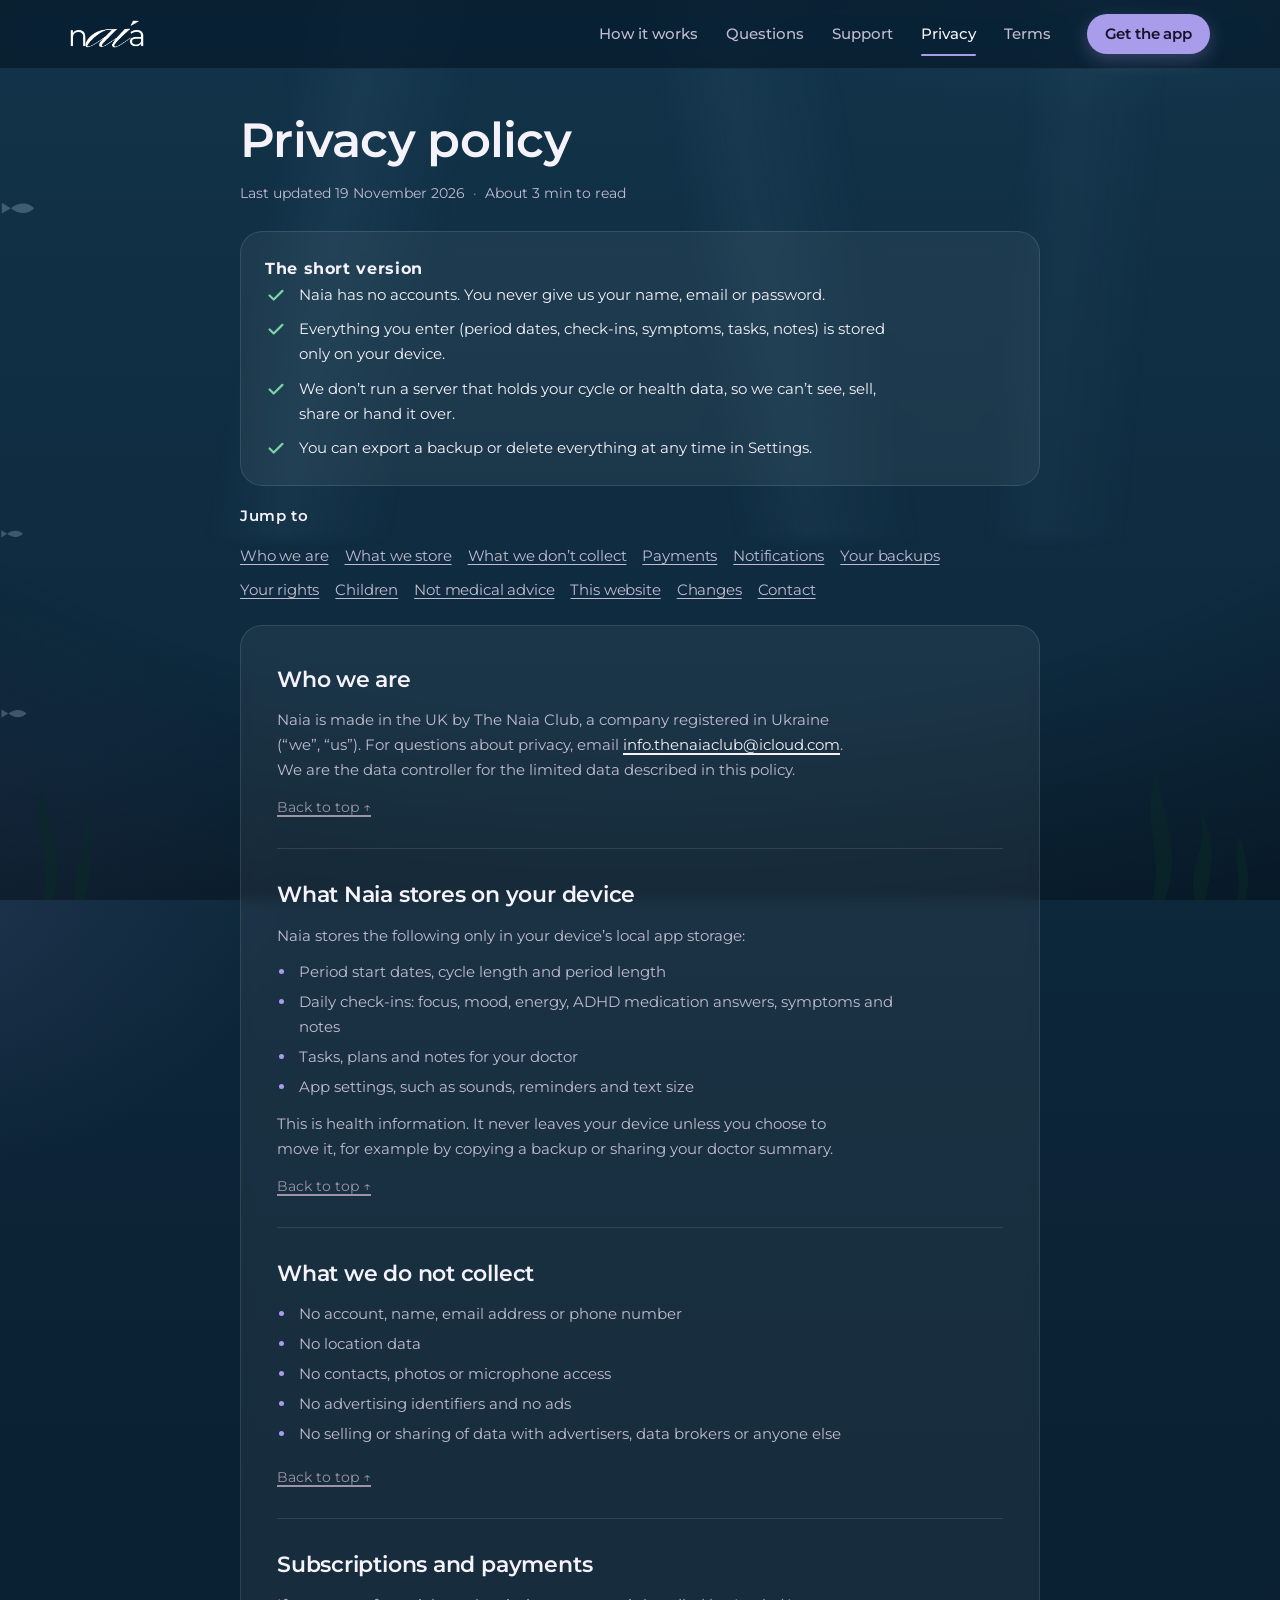
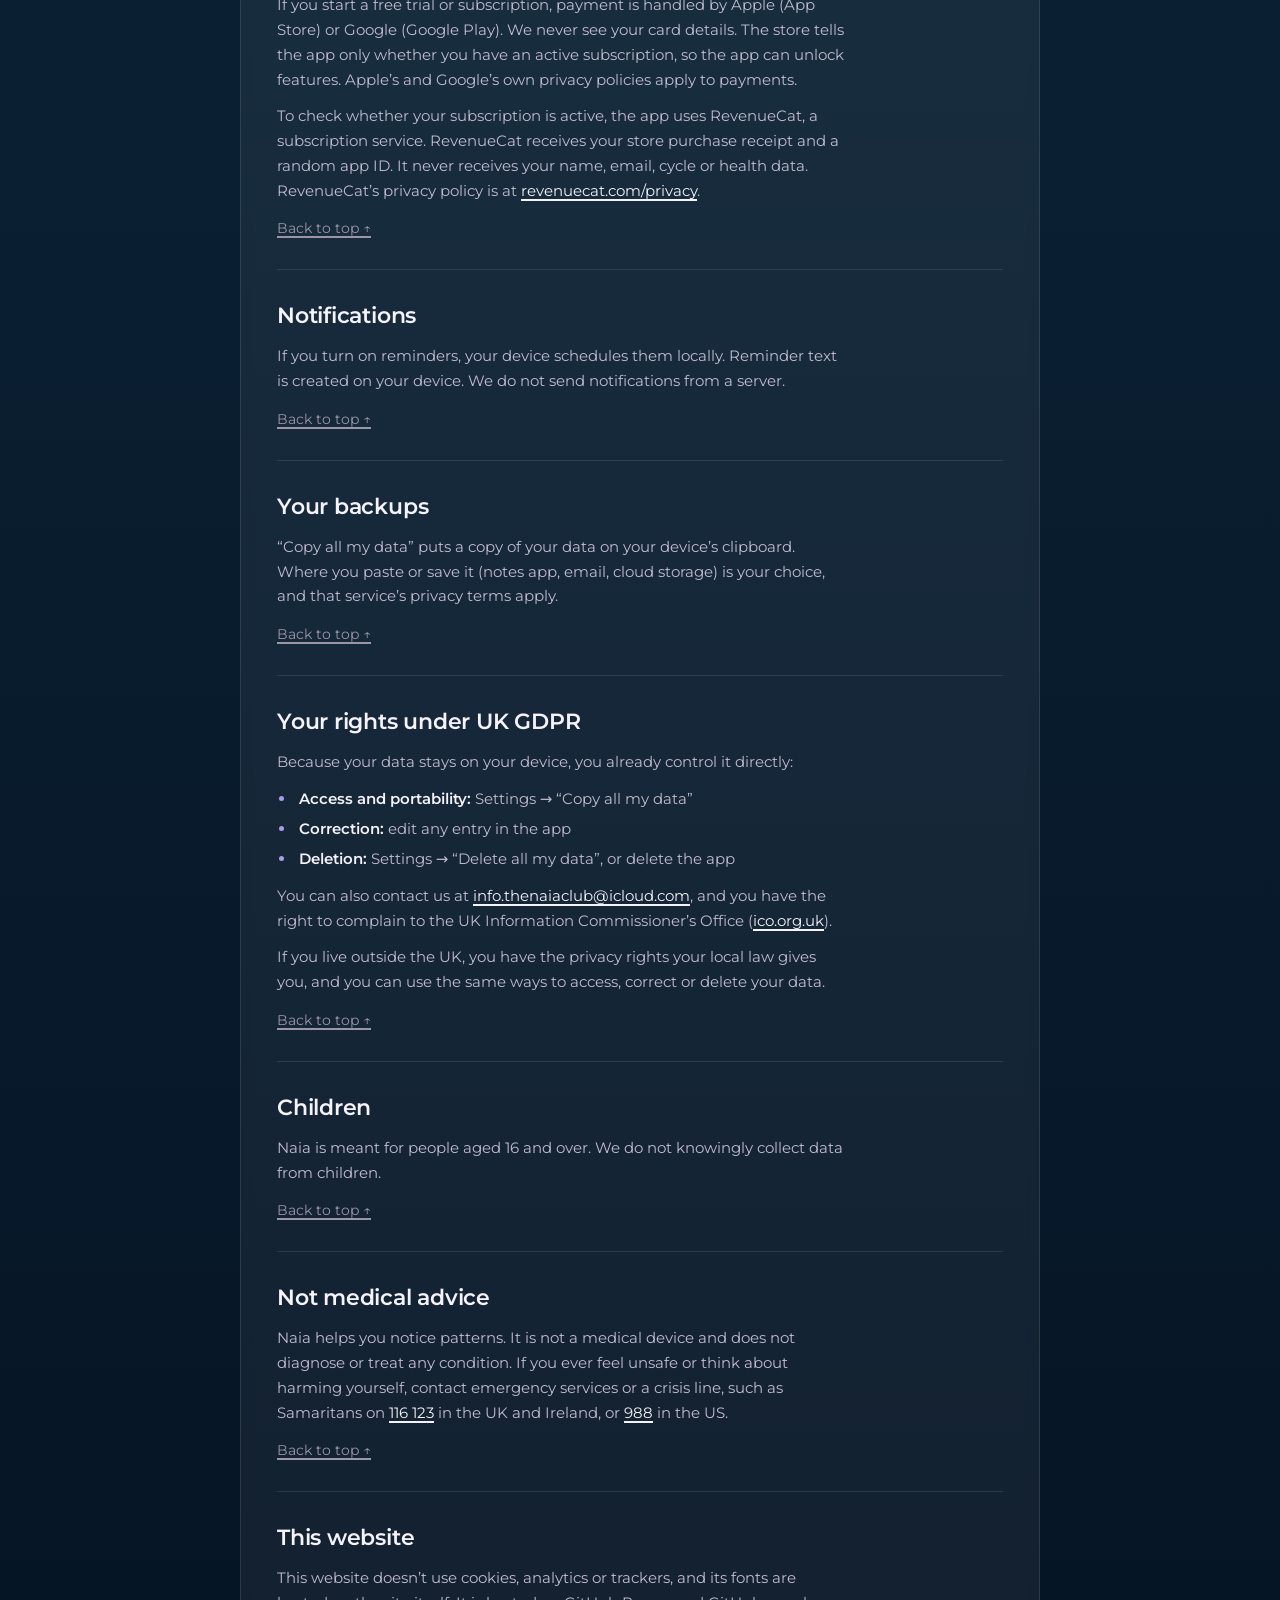
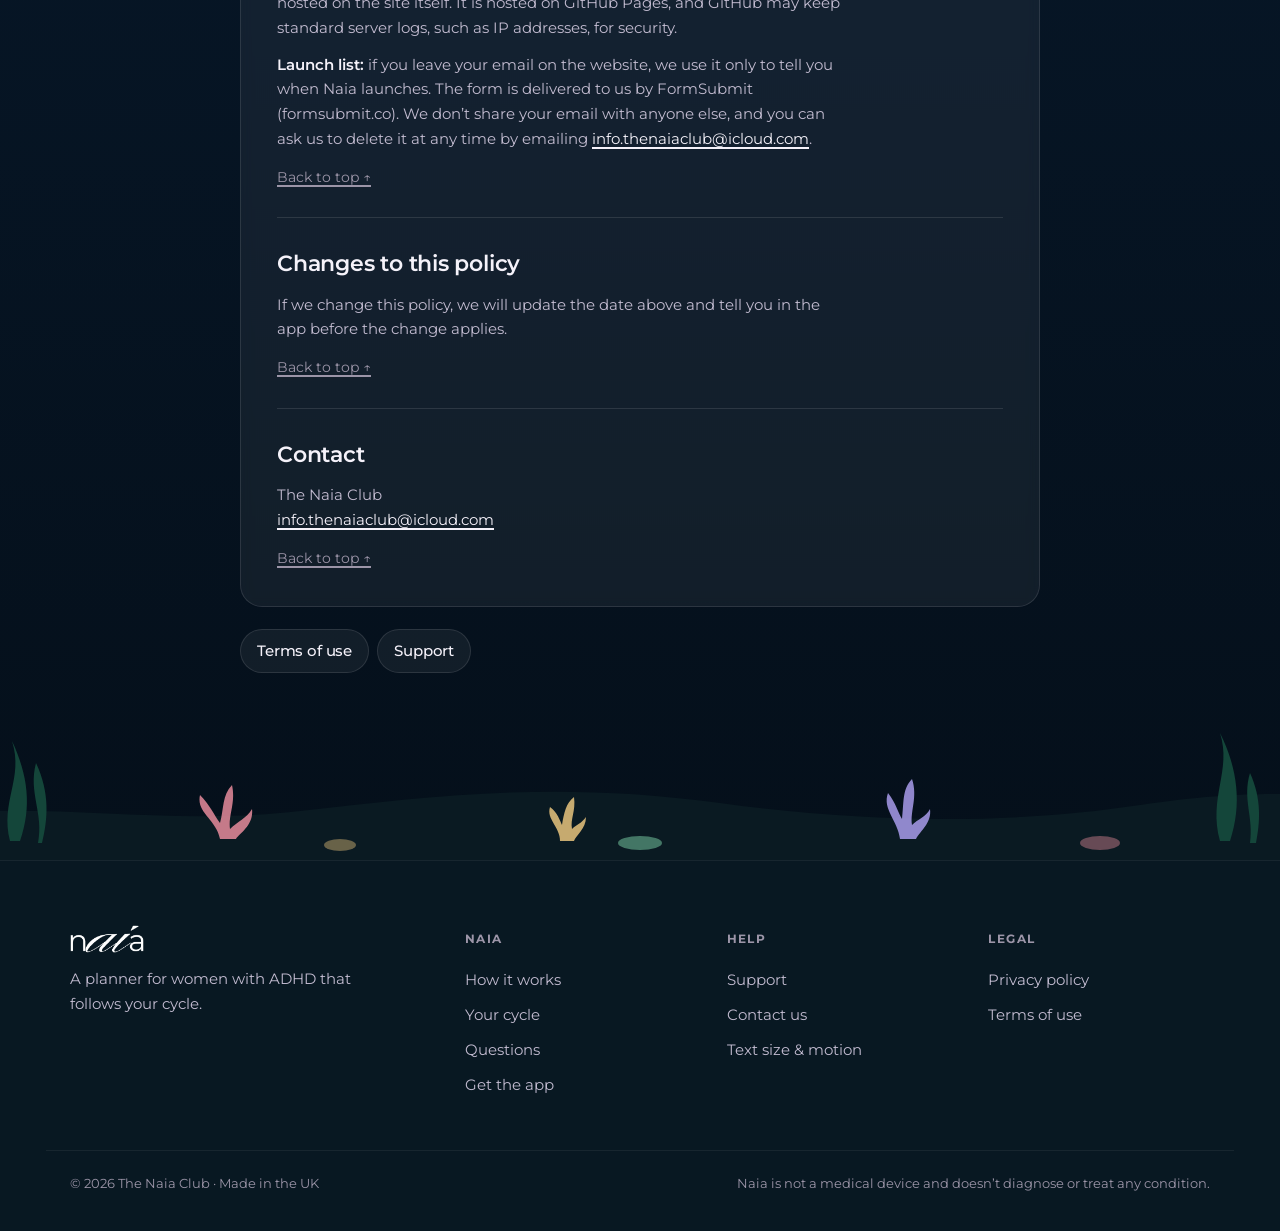
==== commit 2454e91d: "Launch-list email field, instant section jumps, no sideways scroll Co-Authored-By: Claude Opus 5.5 <" ====
--- a/privacy/index.html
+++ b/privacy/index.html
@@ -51,7 +51,7 @@
 <section id="your-rights-under-uk-gdpr"><h2>Your rights under UK GDPR</h2><p>Because your data stays on your device, you already control it directly:</p><ul><li><b>Access and portability:</b> Settings → “Copy all my data”</li><li><b>Correction:</b> edit any entry in the app</li><li><b>Deletion:</b> Settings → “Delete all my data”, or delete the app</li></ul><p>You can also contact us at <a href="mailto:info.thenaiaclub@icloud.com">info.thenaiaclub@icloud.com</a>, and you have the right to complain to the UK Information Commissioner’s Office (<a href="https://ico.org.uk" rel="noopener">ico.org.uk</a>).</p><p>If you live outside the UK, you have the privacy rights your local law gives you, and you can use the same ways to access, correct or delete your data.</p><a class="totop" href="#top">Back to top ↑</a></section>
 <section id="children"><h2>Children</h2><p>Naia is meant for people aged 16 and over. We do not knowingly collect data from children.</p><a class="totop" href="#top">Back to top ↑</a></section>
 <section id="not-medical-advice"><h2>Not medical advice</h2><p>Naia helps you notice patterns. It is not a medical device and does not diagnose or treat any condition. If you ever feel unsafe or think about harming yourself, contact emergency services or a crisis line, such as Samaritans on <a href="tel:116123">116 123</a> in the UK and Ireland, or <a href="tel:988">988</a> in the US.</p><a class="totop" href="#top">Back to top ↑</a></section>
-<section id="this-website"><h2>This website</h2><p>This website doesn’t use cookies, analytics or trackers, and its fonts are hosted on the site itself. It is hosted on GitHub Pages, and GitHub may keep standard server logs, such as IP addresses, for security.</p><a class="totop" href="#top">Back to top ↑</a></section>
+<section id="this-website"><h2>This website</h2><p>This website doesn’t use cookies, analytics or trackers, and its fonts are hosted on the site itself. It is hosted on GitHub Pages, and GitHub may keep standard server logs, such as IP addresses, for security.</p><p><b>Launch list:</b> if you leave your email on the website, we use it only to tell you when Naia launches. The form is delivered to us by FormSubmit (formsubmit.co). We don’t share your email with anyone else, and you can ask us to delete it at any time by emailing <a href="mailto:info.thenaiaclub@icloud.com">info.thenaiaclub@icloud.com</a>.</p><a class="totop" href="#top">Back to top ↑</a></section>
 <section id="changes-to-this-policy"><h2>Changes to this policy</h2><p>If we change this policy, we will update the date above and tell you in the app before the change applies.</p><a class="totop" href="#top">Back to top ↑</a></section>
 <section id="contact"><h2>Contact</h2><p>The Naia Club<br><a href="mailto:info.thenaiaclub@icloud.com">info.thenaiaclub@icloud.com</a></p><a class="totop" href="#top">Back to top ↑</a></section>
 </div>
--- a/style.css
+++ b/style.css
@@ -1003,3 +1003,39 @@
 .beams{-webkit-mask-image:linear-gradient(#000 25%,transparent 78%);mask-image:linear-gradient(#000 25%,transparent 78%)}
 .hero.cine{overflow:visible}
 .hero.cine::before{display:none}
+/* anchor jumps land below the sticky header */
+section[id]{scroll-margin-top:72px}
+/* no text cursor on headings when a link jumps to them */
+.sechead h2,.ftext h3{caret-color:transparent}
+/* feature rows: smaller, better balanced headings */
+@media (min-width:861px){.ftext h3{font-size:clamp(1.5rem,2.2vw,1.9rem)}}
+/* store popup: compact, centred under the button */
+.storepop{max-width:340px;margin:14px 0 0;padding:20px 22px;border-radius:20px;text-align:center;background:rgba(14,32,48,.96);border:1px solid rgba(169,156,235,.35);box-shadow:0 18px 40px rgba(0,0,0,.45)}
+.sp-t{font-size:1.0625rem;font-weight:700;margin:0}
+.sp-s{font-size:.9375rem;line-height:1.5;color:var(--muted);margin:6px 0 16px}
+.sp-b{display:inline-flex;gap:8px;min-height:46px;padding:0 20px;font-size:.9375rem}
+.sp-b svg{width:18px;height:18px}
+.hero.v3 .storepop{margin-left:0}
+.ctacard .storepop,.hero.v3 .htext .storepop{margin-left:auto;margin-right:auto}
+@media (min-width:861px){.hero.v3 .htext .storepop{margin-left:0}}
+/* launch list form */
+.wl{display:flex;gap:8px;margin:0}
+.wl input[type=email]{flex:1;min-width:0;min-height:48px;padding:0 16px;border-radius:999px;border:1px solid var(--line);background:rgba(0,0,0,.3);color:var(--ink);font:inherit;font-size:1rem}
+.wl input[type=email]::placeholder{color:var(--dim)}
+.wl input[type=email]:focus{outline:2px solid var(--lut);outline-offset:1px;border-color:transparent}
+.wl .btn{min-height:48px;padding:0 20px;font-size:.9375rem;white-space:nowrap}
+.wl .btn:disabled{opacity:.7}
+.wl-msg{font-size:.875rem;margin:10px 0 0;min-height:0}
+.wl-msg:empty{display:none}
+.wl-msg.err{color:var(--men)}
+.wl-msg.ok{color:var(--fol);font-weight:500}
+.wl-fine{font-size:.75rem;color:var(--dim);margin:12px 0 0}
+.wl-fine a{color:var(--muted)}
+.storepop{max-width:400px}
+@media (max-width:420px){.wl{flex-direction:column}.wl .btn{width:100%}}
+.hero.cine{overflow-x:clip;overflow-y:visible}
+html,body{overflow-x:clip}
+/* calmer, quicker reveal; no blur */
+html.js.moving .reveal{filter:none!important;transform:translateY(16px);transition:opacity .45s ease,transform .45s ease}
+html.js.moving .reveal.in{transform:none}
+html.jumped .reveal{opacity:1!important;transform:none!important;transition:none!important}
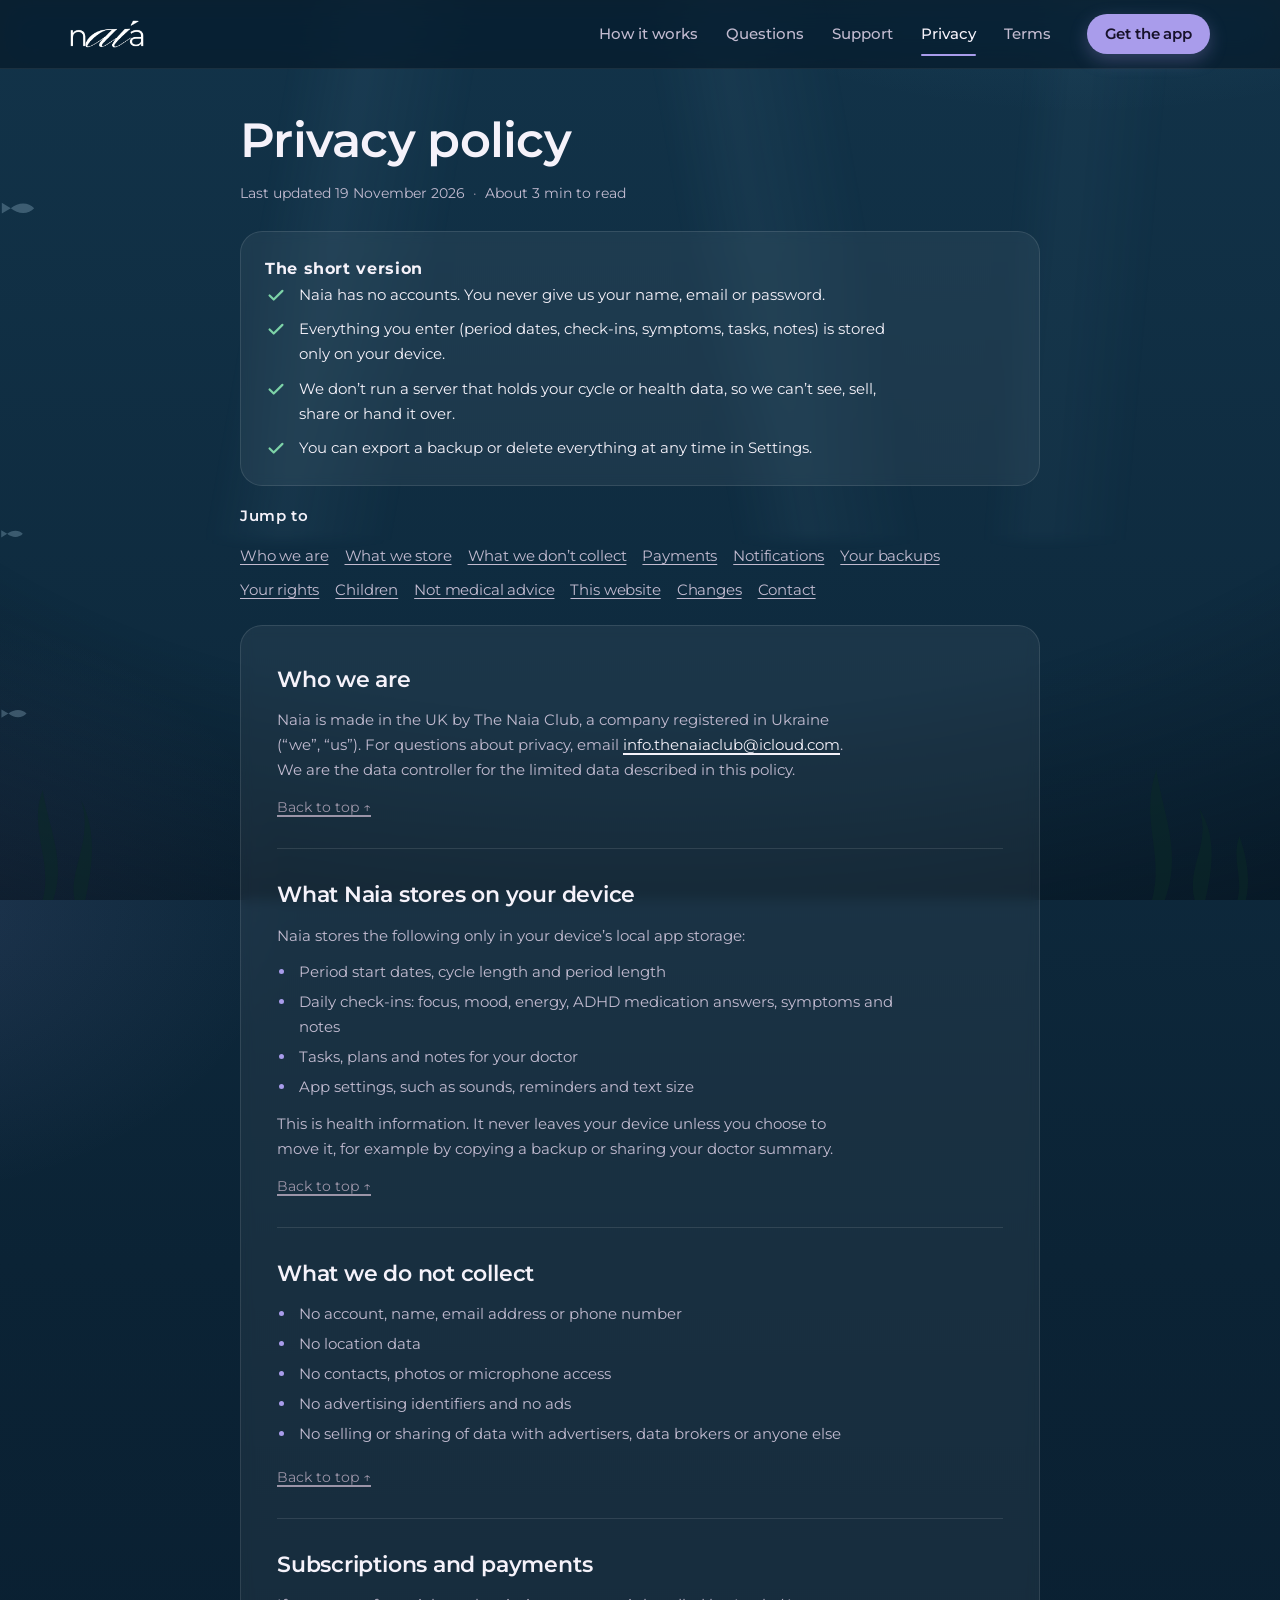
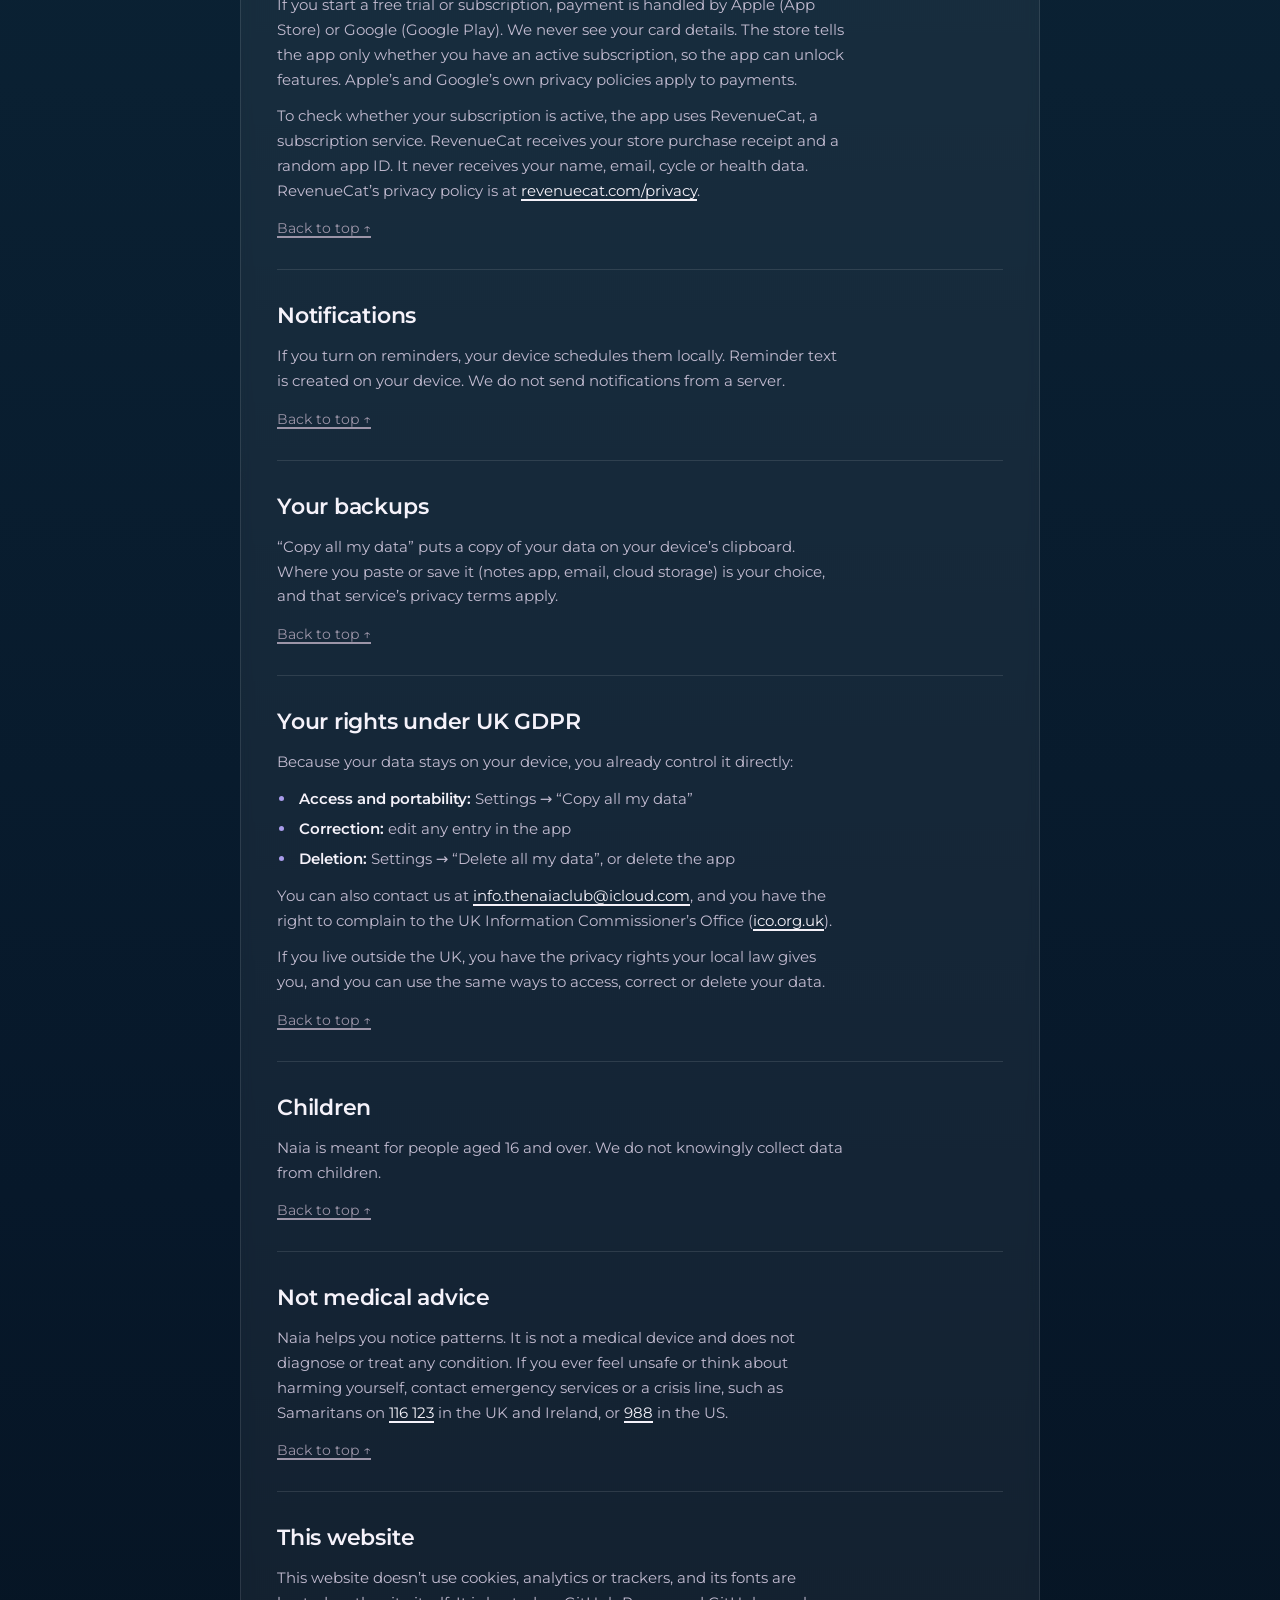
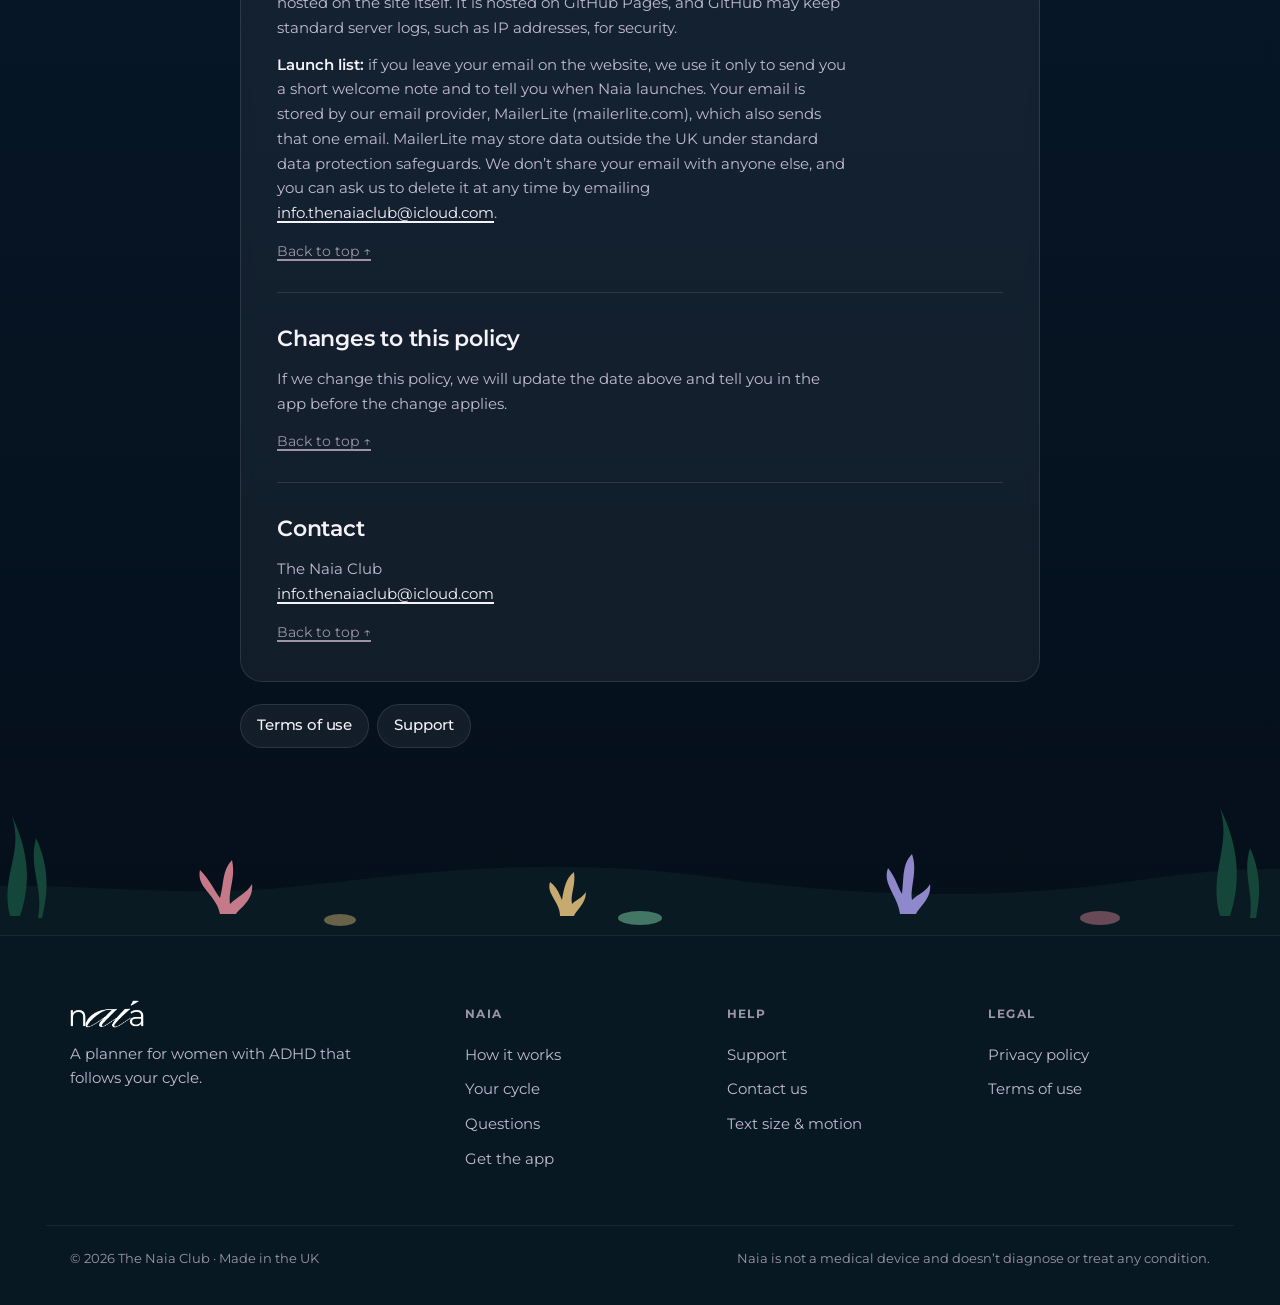
==== commit 697ab34b: "Launch list via MailerLite (welcome email sent by MailerLite) Co-Authored-By: Claude Opus 5.5 <norep" ====
--- a/privacy/index.html
+++ b/privacy/index.html
@@ -19,8 +19,8 @@
 <meta name="twitter:card" content="summary_large_image">
 <link rel="preload" href="../fonts/montserrat.woff2" as="font" type="font/woff2" crossorigin>
 <link rel="stylesheet" href="../fonts/fonts.css">
-<link rel="stylesheet" href="../style.css">
-<script src="../site.js"></script>
+<link rel="stylesheet" href="../style.css?v=1795704999">
+<script src="../site.js?v=1795704999"></script>
 </head>
 <body>
 <a class="skip" href="#main">Skip to content</a>
@@ -51,7 +51,7 @@
 <section id="your-rights-under-uk-gdpr"><h2>Your rights under UK GDPR</h2><p>Because your data stays on your device, you already control it directly:</p><ul><li><b>Access and portability:</b> Settings → “Copy all my data”</li><li><b>Correction:</b> edit any entry in the app</li><li><b>Deletion:</b> Settings → “Delete all my data”, or delete the app</li></ul><p>You can also contact us at <a href="mailto:info.thenaiaclub@icloud.com">info.thenaiaclub@icloud.com</a>, and you have the right to complain to the UK Information Commissioner’s Office (<a href="https://ico.org.uk" rel="noopener">ico.org.uk</a>).</p><p>If you live outside the UK, you have the privacy rights your local law gives you, and you can use the same ways to access, correct or delete your data.</p><a class="totop" href="#top">Back to top ↑</a></section>
 <section id="children"><h2>Children</h2><p>Naia is meant for people aged 16 and over. We do not knowingly collect data from children.</p><a class="totop" href="#top">Back to top ↑</a></section>
 <section id="not-medical-advice"><h2>Not medical advice</h2><p>Naia helps you notice patterns. It is not a medical device and does not diagnose or treat any condition. If you ever feel unsafe or think about harming yourself, contact emergency services or a crisis line, such as Samaritans on <a href="tel:116123">116 123</a> in the UK and Ireland, or <a href="tel:988">988</a> in the US.</p><a class="totop" href="#top">Back to top ↑</a></section>
-<section id="this-website"><h2>This website</h2><p>This website doesn’t use cookies, analytics or trackers, and its fonts are hosted on the site itself. It is hosted on GitHub Pages, and GitHub may keep standard server logs, such as IP addresses, for security.</p><p><b>Launch list:</b> if you leave your email on the website, we use it only to tell you when Naia launches. The form is delivered to us by FormSubmit (formsubmit.co). We don’t share your email with anyone else, and you can ask us to delete it at any time by emailing <a href="mailto:info.thenaiaclub@icloud.com">info.thenaiaclub@icloud.com</a>.</p><a class="totop" href="#top">Back to top ↑</a></section>
+<section id="this-website"><h2>This website</h2><p>This website doesn’t use cookies, analytics or trackers, and its fonts are hosted on the site itself. It is hosted on GitHub Pages, and GitHub may keep standard server logs, such as IP addresses, for security.</p><p><b>Launch list:</b> if you leave your email on the website, we use it only to send you a short welcome note and to tell you when Naia launches. Your email is stored by our email provider, MailerLite (mailerlite.com), which also sends that one email. MailerLite may store data outside the UK under standard data protection safeguards. We don’t share your email with anyone else, and you can ask us to delete it at any time by emailing <a href="mailto:info.thenaiaclub@icloud.com">info.thenaiaclub@icloud.com</a>.</p><a class="totop" href="#top">Back to top ↑</a></section>
 <section id="changes-to-this-policy"><h2>Changes to this policy</h2><p>If we change this policy, we will update the date above and tell you in the app before the change applies.</p><a class="totop" href="#top">Back to top ↑</a></section>
 <section id="contact"><h2>Contact</h2><p>The Naia Club<br><a href="mailto:info.thenaiaclub@icloud.com">info.thenaiaclub@icloud.com</a></p><a class="totop" href="#top">Back to top ↑</a></section>
 </div>
--- a/style.css
+++ b/style.css
@@ -1039,3 +1039,137 @@
 html.js.moving .reveal{filter:none!important;transform:translateY(16px);transition:opacity .45s ease,transform .45s ease}
 html.js.moving .reveal.in{transform:none}
 html.jumped .reveal{opacity:1!important;transform:none!important;transition:none!important}
+
+/* ================= V5 · RICHER DETAILS ================= */
+/* floating chips around the hero phone */
+.shot{position:relative}
+.chip{position:absolute;z-index:3;display:inline-flex;align-items:center;gap:8px;padding:9px 14px;border-radius:14px;background:rgba(14,32,48,.82);backdrop-filter:blur(10px);-webkit-backdrop-filter:blur(10px);border:1px solid rgba(255,255,255,.12);box-shadow:0 12px 30px rgba(0,0,0,.4);font-size:.8125rem;font-weight:600;color:var(--ink);white-space:nowrap}
+.chip i{width:8px;height:8px;border-radius:50%;background:var(--c);box-shadow:0 0 10px var(--c)}
+.chip b{display:grid;place-items:center;width:18px;height:18px;border-radius:50%;background:var(--fol);color:#06231A;font-size:.6875rem}
+.chip.c1{top:14%;left:-2%}
+.chip.c2{top:46%;right:-4%}
+.chip.c3{bottom:12%;left:2%}
+html.moving .chip{animation:chipfloat 6s ease-in-out infinite alternate}
+html.moving .chip.c2{animation-delay:-2s}html.moving .chip.c3{animation-delay:-4s}
+@keyframes chipfloat{to{transform:translateY(-8px)}}
+@media (max-width:860px){.chip{font-size:.75rem;padding:7px 11px}.chip.c1{left:4%}.chip.c2{right:2%}.chip.c3{left:6%}}
+@media (max-width:380px){.chip.c3{display:none}}
+
+/* four phases */
+.phases{list-style:none;margin:0 auto;padding:0;display:grid;grid-template-columns:repeat(4,1fr);gap:16px;max-width:1100px}
+.phase{max-width:none;position:relative;overflow:hidden;padding:24px 22px 22px;border-radius:24px;background:linear-gradient(180deg,color-mix(in srgb,var(--c) 14%,transparent),rgba(255,255,255,.025) 70%);border:1px solid color-mix(in srgb,var(--c) 28%,transparent)}
+.phase::after{content:"";position:absolute;right:-40px;top:-40px;width:140px;height:140px;border-radius:50%;background:radial-gradient(circle,color-mix(in srgb,var(--c) 30%,transparent),transparent 70%)}
+.phtop{display:flex;align-items:center;gap:8px;font-size:.8125rem}
+.phdot{width:10px;height:10px;border-radius:50%;background:var(--c);box-shadow:0 0 12px var(--c)}
+.phname{font-weight:700}
+.phdays{margin-left:auto;color:var(--dim)}
+.phmode{font-size:1.5rem;font-weight:700;letter-spacing:-.02em;margin:18px 0 10px;color:var(--c)}
+.ebar{display:flex;gap:4px;margin-bottom:16px}
+.ebar i{flex:1;height:6px;border-radius:3px;background:rgba(255,255,255,.1)}
+.ebar i.on{background:var(--c)}
+.phtip{font-size:.9375rem;line-height:1.5;color:var(--muted);margin:0}
+@media (max-width:960px){.phases{grid-template-columns:1fr 1fr}}
+@media (max-width:520px){.phases{grid-template-columns:1fr}}
+
+/* also in the app as bento cards */
+.rows.bento{gap:16px;column-gap:16px}
+.rows.bento div{border-top:0;padding:22px;border-radius:22px;background:var(--glass);border:1px solid var(--line);transition:transform .2s,border-color .2s}
+@media (hover:hover){.rows.bento div:hover{transform:translateY(-3px);border-color:color-mix(in srgb,var(--c) 45%,transparent)}}
+.rows.bento div:last-child{padding-bottom:22px}
+
+/* soft colour glows so the lower page isn't flat */
+#phases,#faq,#cycle{position:relative}
+#phases::before,#faq::before{content:"";position:absolute;z-index:-1;pointer-events:none;width:700px;height:700px;max-width:100vw;border-radius:50%;filter:blur(40px);opacity:.5}
+#phases::before{left:-200px;top:0;background:radial-gradient(circle,rgba(169,156,235,.18),transparent 65%)}
+#faq::before{right:-200px;top:-100px;background:radial-gradient(circle,rgba(125,211,168,.12),transparent 65%)}
+section.band{isolation:isolate}
+.chip.c3{bottom:4%;left:-10%}
+@media (max-width:860px){.chip.c1{top:8%;left:0}.chip.c2{top:40%;right:0}.chip.c3{bottom:6%;left:0}}
+@media (max-width:860px){.chip.c2{top:auto;bottom:22%;right:0}}
+
+/* ===== V6 · ADHD-FIRST ===== */
+/* 3-step TL;DR in the hero */
+.tldr{list-style:none;margin:0 0 30px;padding:0;display:flex;flex-wrap:wrap;gap:10px}
+.tldr li{display:inline-flex;align-items:center;gap:10px;max-width:none;padding:8px 16px 8px 8px;border-radius:999px;background:rgba(255,255,255,.06);border:1px solid var(--line);font-size:.9375rem;font-weight:600;color:var(--ink)}
+.tldr b{display:grid;place-items:center;width:26px;height:26px;border-radius:50%;background:var(--lut);color:var(--onlav);font-size:.8125rem}
+.tldr li:nth-child(2) b{background:var(--fol);color:#06231A}
+.tldr li:nth-child(3) b{background:var(--ovu);color:#2a1e05}
+.hero.v3 .lead{margin-bottom:22px;font-size:1.25rem}
+@media (max-width:860px){.tldr{justify-content:center}}
+@media (max-width:560px){.tldr{flex-direction:column;align-items:stretch;max-width:300px;margin-left:auto;margin-right:auto}.tldr li{font-size:.9375rem}.hero.v3 .lead{font-size:1.0625rem}}
+/* nothing moves unless the visitor turns it on */
+html.still .chip,html.still .float .phone,html.still .hero .glow,html.still .beams i,html.still .caustic{animation:none!important}
+html.still .words span,html.still .hero .lead,html.still .hero .stores,html.still .hero .soon{animation:none!important;opacity:1!important;transform:none!important;filter:none!important}
+/* bigger, calmer reading */
+.ftext p,.relout{font-size:1.125rem}
+.ftext h3{margin-bottom:10px}
+@media (min-width:861px){.tldr{flex-wrap:nowrap;gap:8px}.tldr li{white-space:nowrap;font-size:.875rem;padding-right:14px}}
+
+/* ===== V7 · softer, playful ===== */
+.tryit2{max-width:620px;margin:0 auto;text-align:center}
+.tryit2 .tqs{display:grid;gap:26px}
+.tryit2 .tlabel{font-size:1.25rem;font-weight:600;margin-bottom:12px}
+.tryit2 .bubs{justify-content:center;gap:16px;min-height:72px}
+.tryit2 .bub{--z2:calc(var(--z) * 1.35)}
+.tryit2 .bub::before{width:var(--z2);height:var(--z2)}
+.tryit2 .bub{width:var(--z2);height:var(--z2)}
+html.moving .tryit2 .bub::before{animation:bob 3.2s ease-in-out infinite alternate}
+.tryit2 .bub:nth-child(2)::before{animation-delay:-.6s}.tryit2 .bub:nth-child(3)::before{animation-delay:-1.2s}.tryit2 .bub:nth-child(4)::before{animation-delay:-1.8s}.tryit2 .bub:nth-child(5)::before{animation-delay:-2.4s}
+@keyframes bob{to{transform:translateY(-4px)}}
+.tryit2 .tresult{margin-top:30px;min-height:60px}
+.tryit2 .tresult.done{display:inline-block;padding:18px 26px;border-radius:22px;text-align:center}
+.tryit2 .tresult .muted{color:var(--dim)}
+/* less "technical": softer cards, fewer hard borders */
+.relgrid li,.rows.bento div,.phase{border-color:rgba(255,255,255,.06);border-radius:28px}
+.relgrid li{background:linear-gradient(160deg,color-mix(in srgb,var(--c) 12%,transparent),rgba(255,255,255,.02))}
+.tldr li{border-color:transparent;background:rgba(255,255,255,.07)}
+.divebox{border-radius:30px;border-color:rgba(255,255,255,.06)}
+.goals{gap:12px}
+.goal{border-color:transparent;background:rgba(255,255,255,.07)}
+
+/* ===== V8 · smooth interactions ===== */
+html{scroll-behavior:smooth}
+a,button,.pill,.btn,.goal,.store,.bub::before,summary,.rows.bento div,.phase{transition:background-color .25s ease,color .25s ease,border-color .25s ease,box-shadow .3s ease,transform .25s cubic-bezier(.2,.8,.2,1),opacity .25s ease}
+.btn:active,.goal:active,.store:active,.pill:active{transform:scale(.96)}
+.bub:active::before{transform:scale(.9)}
+.bub[aria-pressed="true"]::before{transform:scale(1.08)}
+/* menu + settings sheet slide in */
+.mnav:not([hidden]){animation:slidedown .28s cubic-bezier(.2,.8,.2,1)}
+.panel.sheet:not([hidden]){animation:sheetup .32s cubic-bezier(.2,.8,.2,1)}
+.storepop:not([hidden]){animation:popin .3s cubic-bezier(.2,.8,.2,1)}
+@keyframes slidedown{from{opacity:0;transform:translateY(-8px)}to{opacity:1;transform:none}}
+@keyframes sheetup{from{opacity:0;transform:translate(-50%,24px)}to{opacity:1;transform:translate(-50%,0)}}
+@keyframes popin{from{opacity:0;transform:translateY(-6px) scale(.98)}to{opacity:1;transform:none}}
+/* text that changes after a tap fades in */
+.fadein{animation:fadeup .35s ease}
+@keyframes fadeup{from{opacity:0;transform:translateY(6px)}to{opacity:1;transform:none}}
+/* FAQ answers */
+details .a{overflow:hidden}
+summary::after{transition:transform .3s cubic-bezier(.2,.8,.2,1),background-color .25s}
+details[open] summary::after{transform:translateY(-50%) rotate(180deg)}
+/* dive tooltip glides */
+.divetip{transition:transform .22s cubic-bezier(.2,.8,.2,1)}
+.divechart .ring,.divechart .guide{transition:cx .22s ease,cy .22s ease,x1 .22s ease,x2 .22s ease}
+@media (prefers-reduced-motion:reduce){*,*::before,*::after{animation-duration:.01ms!important;transition-duration:.01ms!important;scroll-behavior:auto!important}}
+
+/* ===== V9 · menu as smooth overlay + page transitions ===== */
+header.site{position:sticky}
+.mnav{position:absolute;left:0;right:0;top:100%;border-top:1px solid rgba(255,255,255,.07);background:rgba(9,26,40,.96);backdrop-filter:blur(18px);-webkit-backdrop-filter:blur(18px);box-shadow:0 24px 50px rgba(0,0,0,.45);
+  clip-path:inset(0 0 100% 0);opacity:0;transition:clip-path .38s cubic-bezier(.2,.8,.2,1),opacity .3s ease;animation:none!important}
+.mnav.open{clip-path:inset(0 0 0 0);opacity:1}
+.mnav a,.mnav button{opacity:0;transform:translateY(-6px);transition:opacity .3s ease,transform .3s cubic-bezier(.2,.8,.2,1),color .2s}
+.mnav.open a,.mnav.open button{opacity:1;transform:none}
+.mnav.open a:nth-child(2){transition-delay:.03s}.mnav.open a:nth-child(3){transition-delay:.06s}.mnav.open a:nth-child(4){transition-delay:.09s}.mnav.open a:nth-child(5){transition-delay:.12s}.mnav.open button{transition-delay:.15s}
+html.menu-open main,html.menu-open footer{filter:brightness(.55);transition:filter .3s ease}
+main,footer{transition:filter .3s ease}
+.menubtn svg path{transition:d .3s}
+html.menu-open .menubtn{background:rgba(169,156,235,.18);border-color:rgba(169,156,235,.4)}
+/* pages fade in, and fade out when leaving */
+@view-transition{navigation:auto}
+::view-transition-old(root),::view-transition-new(root){animation-duration:.28s}
+body{animation:pagein .35s ease}
+@keyframes pagein{from{opacity:0}to{opacity:1}}
+html.leaving body{opacity:0;transition:opacity .2s ease}
+@media (prefers-reduced-motion:reduce){.mnav,.mnav a{transition:none!important}body{animation:none}}
+.mnav{background:#0b1d2d}
+.wl[hidden],.sp-s[hidden],.storepop [hidden]{display:none!important}
